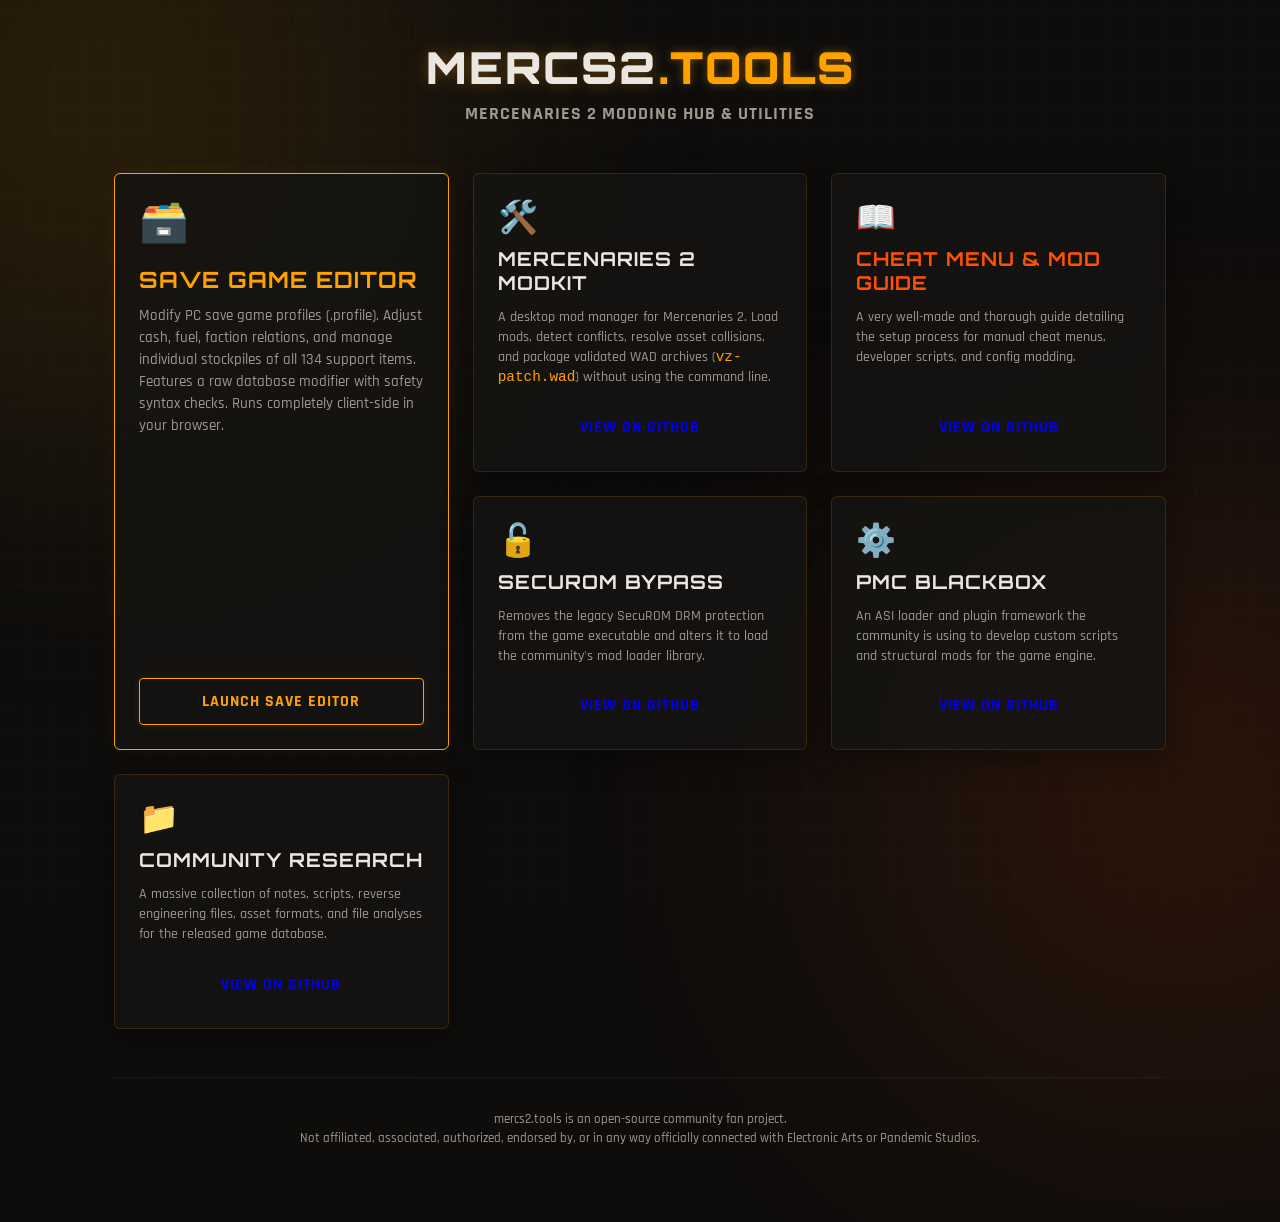
==== index.html @ 9c898736 "Add Mercenaries 2 Modkit card entry to the modding dashboard" ====
<!DOCTYPE html>
<html lang="en">
<head>
    <meta charset="UTF-8">
    <meta name="viewport" content="width=device-width, initial-scale=1.0">
    <title>Mercenaries 2 Modding Hub</title>
    <meta name="description" content="A collection of modding tools and resources for Mercenaries 2: World in Flames (2008). Access the PC save game editor, bypass patches, loaders, and research notes.">
    <link rel="stylesheet" href="index.css">
    <!-- Google Fonts -->
    <link rel="preconnect" href="https://fonts.googleapis.com">
    <link rel="preconnect" href="https://fonts.gstatic.com" crossorigin>
    <link href="https://fonts.googleapis.com/css2?family=Orbitron:wght@400;700;900&family=Rajdhani:wght@500;600;700&display=swap" rel="stylesheet">
</head>
<body>
    <div class="cyber-grid"></div>
    <div class="glow-effect top-left"></div>
    <div class="glow-effect bottom-right"></div>

    <div class="container" style="max-width: 1100px;">
        <!-- Header -->
        <header style="text-align: center; margin-bottom: 3rem;">
            <h1 id="app-title" style="font-size: 2.75rem; letter-spacing: 2px; margin: 0;">MERCS2<span class="highlight">.TOOLS</span></h1>
            <p class="subtitle" style="font-size: 1.1rem; letter-spacing: 1px; margin: 0.5rem 0 0 0;">MERCENARIES 2 MODDING HUB & UTILITIES</p>
        </header>

        <!-- Hub Cards Grid -->
        <div class="hub-grid" style="display: grid; grid-template-columns: repeat(auto-fit, minmax(320px, 1fr)); gap: 1.5rem; margin-bottom: 3rem;">
            
            <!-- Save Editor Card -->
            <div class="card" style="display: flex; flex-direction: column; justify-content: space-between; border-color: var(--primary); box-shadow: 0 0 20px rgba(255, 162, 0, 0.05); grid-row: span 2;">
                <div>
                    <div style="font-size: 2.5rem; margin-bottom: 1rem;">🗃️</div>
                    <h2 class="section-title" style="color: var(--primary); font-size: 1.4rem; border: none; padding: 0; margin-bottom: 0.75rem; font-family: 'Orbitron', sans-serif;">SAVE GAME EDITOR</h2>
                    <p style="font-size: 0.95rem; color: var(--text-muted); line-height: 1.45; margin-bottom: 1.5rem;">
                        Modify PC save game profiles (.profile). Adjust cash, fuel, faction relations, and manage individual stockpiles of all 134 support items. Features a raw database modifier with safety syntax checks. Runs completely client-side in your browser.
                    </p>
                </div>
                <a href="editor.html" class="btn btn-primary" style="text-decoration: none; text-align: center; display: block; padding: 0.75rem; font-weight: 700; letter-spacing: 1px;">LAUNCH SAVE EDITOR</a>
            </div>

            <!-- Modkit Card -->
            <div class="card" style="display: flex; flex-direction: column; justify-content: space-between;">
                <div>
                    <div style="font-size: 2rem; margin-bottom: 0.5rem;">🛠️</div>
                    <h2 class="section-title" style="font-size: 1.2rem; border: none; padding: 0; margin-bottom: 0.75rem; font-family: 'Orbitron', sans-serif;">MERCENARIES 2 MODKIT</h2>
                    <p style="font-size: 0.9rem; color: var(--text-muted); line-height: 1.4; margin-bottom: 1.25rem;">
                        A desktop mod manager for Mercenaries 2. Load mods, detect conflicts, resolve asset collisions, and package validated WAD archives (<code style="font-family: monospace; color: var(--primary);">vz-patch.wad</code>) without using the command line.
                    </p>
                </div>
                <a href="https://github.com/Mercenaries-Fan-Build/mercs2-modkit" target="_blank" class="btn" style="text-decoration: none; text-align: center; display: block; padding: 0.5rem;">VIEW ON GITHUB</a>
            </div>

            <!-- Ferdilanz Cheat Menu Guide -->
            <div class="card" style="display: flex; flex-direction: column; justify-content: space-between;">
                <div>
                    <div style="font-size: 2rem; margin-bottom: 0.5rem;">📖</div>
                    <h2 class="section-title" style="color: var(--accent); font-size: 1.2rem; border: none; padding: 0; margin-bottom: 0.75rem; font-family: 'Orbitron', sans-serif;">CHEAT MENU & MOD GUIDE</h2>
                    <p style="font-size: 0.9rem; color: var(--text-muted); line-height: 1.4; margin-bottom: 1.25rem;">
                        A very well-made and thorough guide detailing the setup process for manual cheat menus, developer scripts, and config modding.
                    </p>
                </div>
                <a href="https://github.com/Ferdilanz/Mercenaries2_NextGen-Manual-Cheat-Menu-Guide" target="_blank" class="btn" style="text-decoration: none; text-align: center; display: block; padding: 0.5rem;">VIEW ON GITHUB</a>
            </div>

            <!-- SecuROM Bypass -->
            <div class="card" style="display: flex; flex-direction: column; justify-content: space-between;">
                <div>
                    <div style="font-size: 2rem; margin-bottom: 0.5rem;">🔓</div>
                    <h2 class="section-title" style="font-size: 1.2rem; border: none; padding: 0; margin-bottom: 0.75rem; font-family: 'Orbitron', sans-serif;">SECUROM BYPASS</h2>
                    <p style="font-size: 0.9rem; color: var(--text-muted); line-height: 1.4; margin-bottom: 1.25rem;">
                        Removes the legacy SecuROM DRM protection from the game executable and alters it to load the community's mod loader library.
                    </p>
                </div>
                <a href="https://github.com/Mercenaries-Fan-Build/mercs2-securom-bypass" target="_blank" class="btn" style="text-decoration: none; text-align: center; display: block; padding: 0.5rem;">VIEW ON GITHUB</a>
            </div>

            <!-- PMC Blackbox -->
            <div class="card" style="display: flex; flex-direction: column; justify-content: space-between;">
                <div>
                    <div style="font-size: 2rem; margin-bottom: 0.5rem;">⚙️</div>
                    <h2 class="section-title" style="font-size: 1.2rem; border: none; padding: 0; margin-bottom: 0.75rem; font-family: 'Orbitron', sans-serif;">PMC BLACKBOX</h2>
                    <p style="font-size: 0.9rem; color: var(--text-muted); line-height: 1.4; margin-bottom: 1.25rem;">
                        An ASI loader and plugin framework the community is using to develop custom scripts and structural mods for the game engine.
                    </p>
                </div>
                <a href="https://github.com/Mercenaries-Fan-Build/pmc-blackbox" target="_blank" class="btn" style="text-decoration: none; text-align: center; display: block; padding: 0.5rem;">VIEW ON GITHUB</a>
            </div>

            <!-- Notes on Released Game -->
            <div class="card" style="display: flex; flex-direction: column; justify-content: space-between;">
                <div>
                    <div style="font-size: 2rem; margin-bottom: 0.5rem;">📁</div>
                    <h2 class="section-title" style="font-size: 1.2rem; border: none; padding: 0; margin-bottom: 0.75rem; font-family: 'Orbitron', sans-serif;">COMMUNITY RESEARCH</h2>
                    <p style="font-size: 0.9rem; color: var(--text-muted); line-height: 1.4; margin-bottom: 1.25rem;">
                        A massive collection of notes, scripts, reverse engineering files, asset formats, and file analyses for the released game database.
                    </p>
                </div>
                <a href="https://github.com/Mercenaries-Fan-Build/notes-on-the-released-game" target="_blank" class="btn" style="text-decoration: none; text-align: center; display: block; padding: 0.5rem;">VIEW ON GITHUB</a>
            </div>

        </div>

        <footer style="text-align: center; color: var(--text-muted); font-size: 0.8rem; border-top: 1px solid rgba(255, 255, 255, 0.05); padding-top: 2rem; margin-bottom: 2rem; line-height: 1.5;">
            mercs2.tools is an open-source community fan project.<br>
            Not affiliated, associated, authorized, endorsed by, or in any way officially connected with Electronic Arts or Pandemic Studios.
        </footer>
    </div>
</body>
</html>
---- index.css ----
/* Reset and Global Styles */
* {
    margin: 0;
    padding: 0;
    box-sizing: border-box;
}

:root {
    --bg-dark: #0e0d0c;
    --card-bg: rgba(22, 20, 18, 0.85);
    --border-color: rgba(255, 162, 0, 0.15);
    --border-glow: rgba(255, 162, 0, 0.35);
    
    --primary: #ffa200;
    --primary-glow: rgba(255, 162, 0, 0.4);
    --accent: #ff5100;
    --accent-glow: rgba(255, 81, 0, 0.4);
    --text-main: #ebe6df;
    --text-muted: #9e988e;
    
    --friendly: #39ff14;
    --friendly-bg: rgba(57, 255, 20, 0.15);
    --hostile: #ff3131;
    --hostile-bg: rgba(255, 49, 49, 0.15);
    --neutral: #ffaa00;
    --neutral-bg: rgba(255, 170, 0, 0.15);
    
    --transition: all 0.3s cubic-bezier(0.16, 1, 0.3, 1);
}

body {
    background-color: var(--bg-dark);
    color: var(--text-main);
    font-family: 'Rajdhani', sans-serif;
    font-weight: 500;
    min-height: 100vh;
    overflow-x: hidden;
    position: relative;
}

/* Background Grids and Glows */
.cyber-grid {
    position: fixed;
    top: 0;
    left: 0;
    width: 100vw;
    height: 100vh;
    background-image: 
        linear-gradient(rgba(255, 162, 0, 0.02) 1px, transparent 1px),
        linear-gradient(90deg, rgba(255, 162, 0, 0.02) 1px, transparent 1px);
    background-size: 30px 30px;
    background-position: center center;
    z-index: -3;
    pointer-events: none;
}

.glow-effect {
    position: fixed;
    width: 600px;
    height: 600px;
    border-radius: 50%;
    filter: blur(160px);
    opacity: 0.15;
    z-index: -2;
    pointer-events: none;
}

.glow-effect.top-left {
    top: -200px;
    left: -200px;
    background-color: var(--primary);
}

.glow-effect.bottom-right {
    bottom: -200px;
    right: -200px;
    background-color: var(--accent);
}

/* Layout Container */
.container {
    max-width: 1300px;
    margin: 0 auto;
    padding: 2.5rem 1.5rem;
}

header {
    text-align: center;
    margin-bottom: 2.5rem;
}

#app-title {
    font-family: 'Orbitron', sans-serif;
    font-size: 2.75rem;
    font-weight: 900;
    letter-spacing: 2px;
    margin-bottom: 0.25rem;
    text-shadow: 0 0 15px rgba(255, 162, 0, 0.3);
}

.highlight {
    color: var(--primary);
    text-shadow: 0 0 10px var(--primary-glow);
}

.subtitle {
    color: var(--text-muted);
    letter-spacing: 4px;
    font-size: 0.95rem;
    font-weight: 700;
    text-transform: uppercase;
}

/* Grid Layout */
.editor-grid {
    display: grid;
    grid-template-columns: 350px 1fr;
    gap: 1.5rem;
}

/* Card Styling (Glassmorphism) */
.card {
    background: var(--card-bg);
    border: 1px solid var(--border-color);
    border-radius: 6px;
    padding: 1.5rem;
    position: relative;
    backdrop-filter: blur(12px);
    -webkit-backdrop-filter: blur(12px);
    box-shadow: 0 8px 32px 0 rgba(0, 0, 0, 0.4);
    transition: var(--transition);
}

.card:hover {
    border-color: rgba(255, 162, 0, 0.25);
    box-shadow: 0 8px 32px 0 rgba(255, 162, 0, 0.05);
}

.section-title {
    font-family: 'Orbitron', sans-serif;
    font-size: 1.15rem;
    font-weight: 700;
    letter-spacing: 1px;
    margin-bottom: 1.25rem;
    border-left: 3px solid var(--primary);
    padding-left: 0.75rem;
    text-transform: uppercase;
}

/* Left Panel: Upload */
.left-panel {
    display: flex;
    flex-direction: column;
    gap: 1.5rem;
}

.upload-card {
    text-align: center;
    border-style: dashed;
    border-width: 2px;
    cursor: pointer;
    min-height: 250px;
    display: flex;
    flex-direction: column;
    justify-content: center;
    align-items: center;
}

.upload-card.dragover {
    border-color: var(--primary);
    background: rgba(255, 162, 0, 0.05);
    box-shadow: 0 0 20px rgba(255, 162, 0, 0.15);
}

.upload-icon {
    font-size: 3rem;
    margin-bottom: 1rem;
    opacity: 0.8;
    filter: drop-shadow(0 0 10px rgba(255, 162, 0, 0.3));
    transition: var(--transition);
}

.upload-card:hover .upload-icon {
    transform: scale(1.1);
    opacity: 1;
}

.upload-card h3 {
    font-family: 'Orbitron', sans-serif;
    font-size: 1.1rem;
    margin-bottom: 0.5rem;
}

.upload-card p {
    color: var(--text-muted);
    font-size: 0.9rem;
    line-height: 1.4;
    margin-bottom: 1.25rem;
    max-width: 80%;
}

.file-info {
    font-size: 0.85rem;
    color: var(--text-muted);
    word-break: break-all;
    border-top: 1px solid rgba(255, 255, 255, 0.05);
    width: 100%;
    padding-top: 0.75rem;
}

/* Metadata List */
.metadata-list {
    display: flex;
    flex-direction: column;
    gap: 0.9rem;
}

.meta-item {
    display: flex;
    justify-content: space-between;
    border-bottom: 1px solid rgba(255, 255, 255, 0.03);
    padding-bottom: 0.5rem;
}

.meta-item:last-child {
    border-bottom: none;
    padding-bottom: 0;
}

.meta-label {
    color: var(--text-muted);
    font-size: 0.9rem;
    text-transform: uppercase;
}

.meta-value {
    font-weight: 600;
}

/* Buttons */
.btn {
    font-family: 'Rajdhani', sans-serif;
    font-weight: 700;
    text-transform: uppercase;
    letter-spacing: 1px;
    border: 1px solid transparent;
    cursor: pointer;
    transition: var(--transition);
    border-radius: 4px;
}

.btn-primary {
    background: transparent;
    color: var(--primary);
    border-color: var(--primary);
    box-shadow: 0 0 10px rgba(255, 162, 0, 0.1);
}

.btn-primary:hover {
    background: var(--primary);
    color: var(--bg-dark);
    box-shadow: 0 0 15px var(--primary-glow);
}

.btn-accent {
    background: var(--accent);
    color: #fff;
    box-shadow: 0 0 15px var(--accent-glow);
    font-family: 'Orbitron', sans-serif;
}

.btn-accent:hover {
    background: transparent;
    color: var(--accent);
    border-color: var(--accent);
    box-shadow: 0 0 20px var(--accent-glow);
}

.btn-upload {
    padding: 0.6rem 1.5rem;
    font-size: 0.9rem;
}

.btn-large {
    width: 100%;
    padding: 1.1rem;
    font-size: 1.2rem;
    font-weight: 900;
}

.btn-xs {
    padding: 0.25rem 0.6rem;
    font-size: 0.75rem;
    background: rgba(255, 255, 255, 0.04);
    border: 1px solid rgba(255, 255, 255, 0.1);
    color: var(--text-main);
}

.btn-xs:hover {
    border-color: var(--primary);
    color: var(--primary);
}

.btn-highlight {
    border-color: var(--primary);
    color: var(--primary);
    background: rgba(255, 162, 0, 0.05);
}

.btn-hostile {
    border-color: var(--hostile);
    color: var(--hostile);
}
.btn-hostile:hover {
    background: var(--hostile);
    color: white;
}

.btn-friendly {
    border-color: var(--friendly);
    color: var(--friendly);
}
.btn-friendly:hover {
    background: var(--friendly);
    color: var(--bg-dark);
}

/* Empty State */
.empty-state-message {
    min-height: 400px;
    display: flex;
    flex-direction: column;
    justify-content: center;
    align-items: center;
    border: 1px solid rgba(255, 255, 255, 0.05);
    background: rgba(18, 18, 30, 0.2);
    border-radius: 6px;
    color: var(--text-muted);
}

.empty-state-message h2 {
    font-family: 'Orbitron', sans-serif;
    font-size: 1.4rem;
    letter-spacing: 2px;
    margin-bottom: 0.5rem;
}

/* Right Panel: Editors */
.right-panel {
    display: flex;
    flex-direction: column;
    gap: 1.5rem;
}

.editor-controls {
    display: flex;
    flex-direction: column;
    gap: 1.5rem;
}

/* Character selector styles */
.char-grid {
    display: grid;
    grid-template-columns: repeat(3, 1fr);
    gap: 1rem;
}

.char-option {
    border: 1px solid rgba(255, 255, 255, 0.08);
    background: rgba(255, 255, 255, 0.02);
    border-radius: 5px;
    padding: 1rem;
    cursor: pointer;
    display: flex;
    flex-direction: column;
    align-items: center;
    text-align: center;
    transition: var(--transition);
}

.char-option:hover {
    border-color: var(--primary-glow);
    background: rgba(255, 162, 0, 0.02);
}

.char-option.selected {
    border-color: var(--primary);
    background: rgba(255, 162, 0, 0.06);
    box-shadow: 0 0 15px rgba(255, 162, 0, 0.1);
}

.char-avatar {
    width: 64px;
    height: 64px;
    border-radius: 50%;
    margin-bottom: 0.75rem;
    background-size: cover;
    background-position: center;
    border: 2px solid rgba(255, 255, 255, 0.1);
    box-shadow: 0 4px 10px rgba(0, 0, 0, 0.3);
    transition: var(--transition);
}

.char-option.selected .char-avatar {
    border-color: var(--primary);
    box-shadow: 0 0 10px var(--primary-glow);
}

/* Character avatars (Stylized using icons since we don't have images) */
.char-avatar::before {
    font-size: 2.25rem;
    line-height: 60px;
    display: block;
}

.mattias-avatar::before { content: "🇸🇪"; }
.chris-avatar::before { content: "🇺🇸"; }
.jennifer-avatar::before { content: "🇭🇰"; }

.char-details h3 {
    font-size: 0.95rem;
    font-family: 'Orbitron', sans-serif;
    margin-bottom: 0.25rem;
    letter-spacing: 0.5px;
}

.char-details p {
    font-size: 0.75rem;
    color: var(--text-muted);
    line-height: 1.3;
}

/* Resources */
.input-group {
    border: 1px solid rgba(255, 255, 255, 0.05);
    background: rgba(0, 0, 0, 0.2);
    padding: 1rem;
    border-radius: 4px;
}

.input-header {
    display: flex;
    justify-content: space-between;
    align-items: center;
    margin-bottom: 0.75rem;
}

.input-header label {
    font-family: 'Orbitron', sans-serif;
    font-size: 0.9rem;
    font-weight: 700;
    letter-spacing: 1px;
}

.cash-display, .fuel-display {
    font-family: 'Orbitron', sans-serif;
    font-weight: 900;
    font-size: 1.15rem;
}

.slider-container {
    display: flex;
    align-items: center;
    gap: 1rem;
}

.input-num {
    width: 140px;
    background: #000;
    border: 1px solid var(--border-color);
    color: #fff;
    font-family: 'Orbitron', sans-serif;
    font-size: 0.95rem;
    font-weight: 700;
    padding: 0.4rem 0.6rem;
    border-radius: 3px;
    text-align: right;
}

.input-num:focus {
    outline: none;
    border-color: var(--primary);
    box-shadow: 0 0 8px var(--primary-glow);
}

.slider {
    flex: 1;
    -webkit-appearance: none;
    height: 6px;
    border-radius: 3px;
    background: #111;
    outline: none;
}

.slider::-webkit-slider-thumb {
    -webkit-appearance: none;
    appearance: none;
    width: 16px;
    height: 16px;
    border-radius: 50%;
    background: var(--primary);
    cursor: pointer;
    box-shadow: 0 0 8px var(--primary);
    transition: var(--transition);
}

.slider::-webkit-slider-thumb:hover {
    transform: scale(1.25);
}

.quick-buttons {
    display: flex;
    gap: 0.4rem;
    margin-top: 0.75rem;
}

.mt-2 { margin-top: 1.25rem; }
.mt-1 { margin-top: 0.75rem; }

/* Factions List */
.faction-list {
    display: flex;
    flex-direction: column;
    gap: 0.75rem;
}

.faction-item {
    display: grid;
    grid-template-columns: 200px 1fr;
    align-items: center;
    border: 1px solid rgba(255, 255, 255, 0.04);
    background: rgba(0, 0, 0, 0.15);
    padding: 0.75rem 1rem;
    border-radius: 4px;
}

.faction-meta {
    display: flex;
    align-items: center;
    gap: 0.75rem;
}

.faction-logo {
    font-size: 1.5rem;
}

.faction-info h3 {
    font-size: 0.9rem;
    font-weight: 700;
}

.faction-info p {
    font-size: 0.7rem;
    color: var(--text-muted);
}

.faction-control {
    display: flex;
    align-items: center;
    gap: 1rem;
}

.faction-slider {
    flex: 1;
    -webkit-appearance: none;
    height: 4px;
    border-radius: 2px;
    background: #222;
    outline: none;
}

.faction-slider::-webkit-slider-thumb {
    -webkit-appearance: none;
    appearance: none;
    width: 12px;
    height: 12px;
    border-radius: 50%;
    background: #fff;
    cursor: pointer;
    transition: var(--transition);
}

.faction-slider::-webkit-slider-thumb:hover {
    transform: scale(1.3);
}

.mood-badge {
    font-size: 0.75rem;
    font-weight: 700;
    text-transform: uppercase;
    padding: 0.25rem 0.5rem;
    border-radius: 3px;
    width: 100px;
    text-align: center;
}

.mood-friendly {
    background: var(--friendly-bg);
    color: var(--friendly);
    border: 1px solid rgba(57, 255, 20, 0.3);
}

.mood-neutral {
    background: var(--neutral-bg);
    color: var(--neutral);
    border: 1px solid rgba(255, 170, 0, 0.3);
}

.mood-hostile {
    background: var(--hostile-bg);
    color: var(--hostile);
    border: 1px solid rgba(255, 49, 49, 0.3);
}

/* Action Bar */
.action-bar {
    margin-top: 0.5rem;
}

/* Helper utilities */
.hidden {
    display: none !important;
}

/* Media Queries */
@media (max-width: 1000px) {
    .editor-grid {
        grid-template-columns: 1fr;
    }
}

/* Modals Overlay */
.modal {
    position: fixed;
    top: 0;
    left: 0;
    width: 100vw;
    height: 100vh;
    background: rgba(0, 0, 0, 0.85);
    display: flex;
    justify-content: center;
    align-items: center;
    z-index: 100;
    backdrop-filter: blur(8px);
    -webkit-backdrop-filter: blur(8px);
}

.modal-content {
    max-width: 650px;
    width: 90%;
    max-height: 85vh;
    display: flex;
    flex-direction: column;
    box-shadow: 0 10px 40px rgba(255, 162, 0, 0.1);
    animation: fadeInModal 0.2s cubic-bezier(0.16, 1, 0.3, 1);
}

@keyframes fadeInModal {
    from { opacity: 0; transform: scale(0.95); }
    to { opacity: 1; transform: scale(1); }
}

.modal-header {
    display: flex;
    justify-content: space-between;
    align-items: flex-start;
    margin-bottom: 0.5rem;
}

.btn-close {
    background: transparent;
    border: none;
    color: var(--text-muted);
    font-size: 2rem;
    cursor: pointer;
    line-height: 0.8;
    transition: var(--transition);
}

.btn-close:hover {
    color: var(--accent);
    text-shadow: 0 0 10px var(--accent-glow);
}

/* Scrollable grid of items inside modal */
.depot-grid {
    flex: 1;
    overflow-y: auto;
    display: grid;
    grid-template-columns: repeat(2, 1fr);
    gap: 0.75rem;
    padding-right: 0.5rem;
    margin-bottom: 1rem;
    max-height: 45vh;
}

/* Custom scrollbar for depot-grid */
.depot-grid::-webkit-scrollbar {
    width: 6px;
}
.depot-grid::-webkit-scrollbar-track {
    background: rgba(255, 255, 255, 0.02);
}
.depot-grid::-webkit-scrollbar-thumb {
    background: var(--border-glow);
    border-radius: 3px;
}

.depot-item {
    display: flex;
    justify-content: space-between;
    align-items: center;
    background: rgba(255, 255, 255, 0.02);
    border: 1px solid rgba(255, 255, 255, 0.05);
    padding: 0.5rem 0.75rem;
    border-radius: 4px;
}

.depot-item:hover {
    border-color: rgba(255, 162, 0, 0.15);
}

.depot-item-name {
    font-size: 0.85rem;
    font-weight: 600;
    color: var(--text-main);
    word-break: break-all;
    max-width: 65%;
    text-transform: uppercase;
}

.depot-item-input {
    width: 65px;
    padding: 0.25rem 0.4rem;
    font-size: 0.8rem;
}
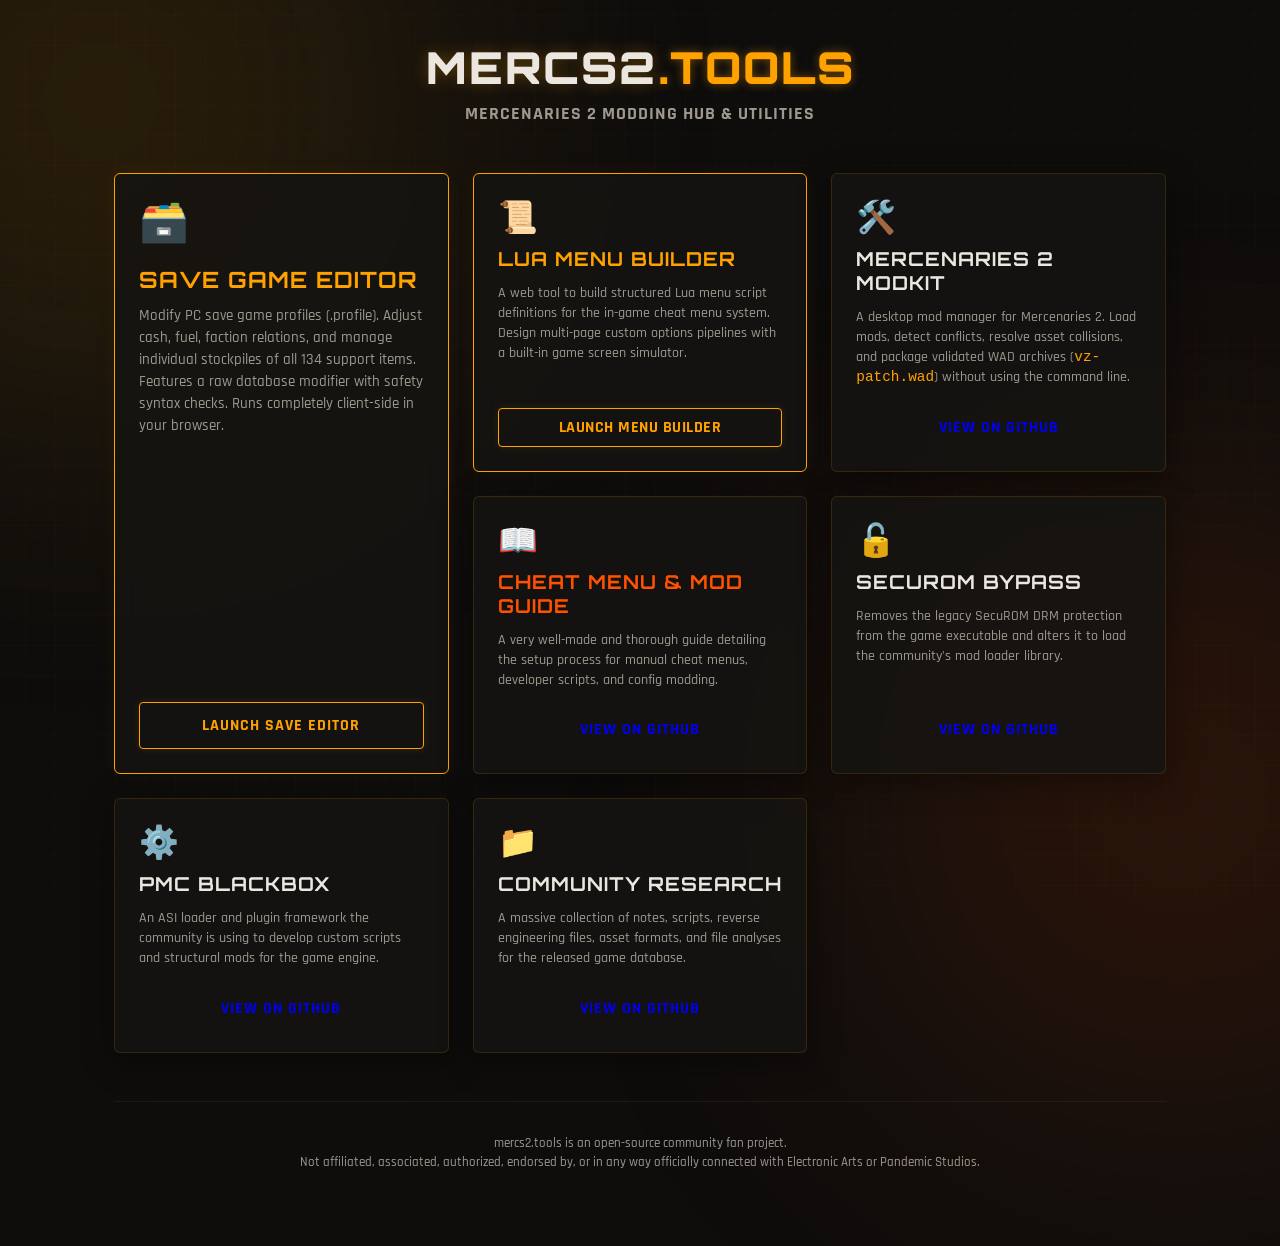
==== commit 5ca41ad9: "Add Lua Menu Builder web tool to dashboard and project" ====
--- a/index.html
+++ b/index.html
@@ -36,6 +36,18 @@
                     </p>
                 </div>
                 <a href="editor.html" class="btn btn-primary" style="text-decoration: none; text-align: center; display: block; padding: 0.75rem; font-weight: 700; letter-spacing: 1px;">LAUNCH SAVE EDITOR</a>
+            </div>
+
+            <!-- Lua Menu Builder Card -->
+            <div class="card" style="display: flex; flex-direction: column; justify-content: space-between; border-color: var(--primary); box-shadow: 0 0 20px rgba(255, 162, 0, 0.05);">
+                <div>
+                    <div style="font-size: 2rem; margin-bottom: 0.5rem;">📜</div>
+                    <h2 class="section-title" style="color: var(--primary); font-size: 1.2rem; border: none; padding: 0; margin-bottom: 0.75rem; font-family: 'Orbitron', sans-serif;">LUA MENU BUILDER</h2>
+                    <p style="font-size: 0.9rem; color: var(--text-muted); line-height: 1.4; margin-bottom: 1.25rem;">
+                        A web tool to build structured Lua menu script definitions for the in-game cheat menu system. Design multi-page custom options pipelines with a built-in game screen simulator.
+                    </p>
+                </div>
+                <a href="menu_builder.html" class="btn btn-primary" style="text-decoration: none; text-align: center; display: block; padding: 0.5rem; font-weight: 700; letter-spacing: 0.5px;">LAUNCH MENU BUILDER</a>
             </div>
 
             <!-- Modkit Card -->
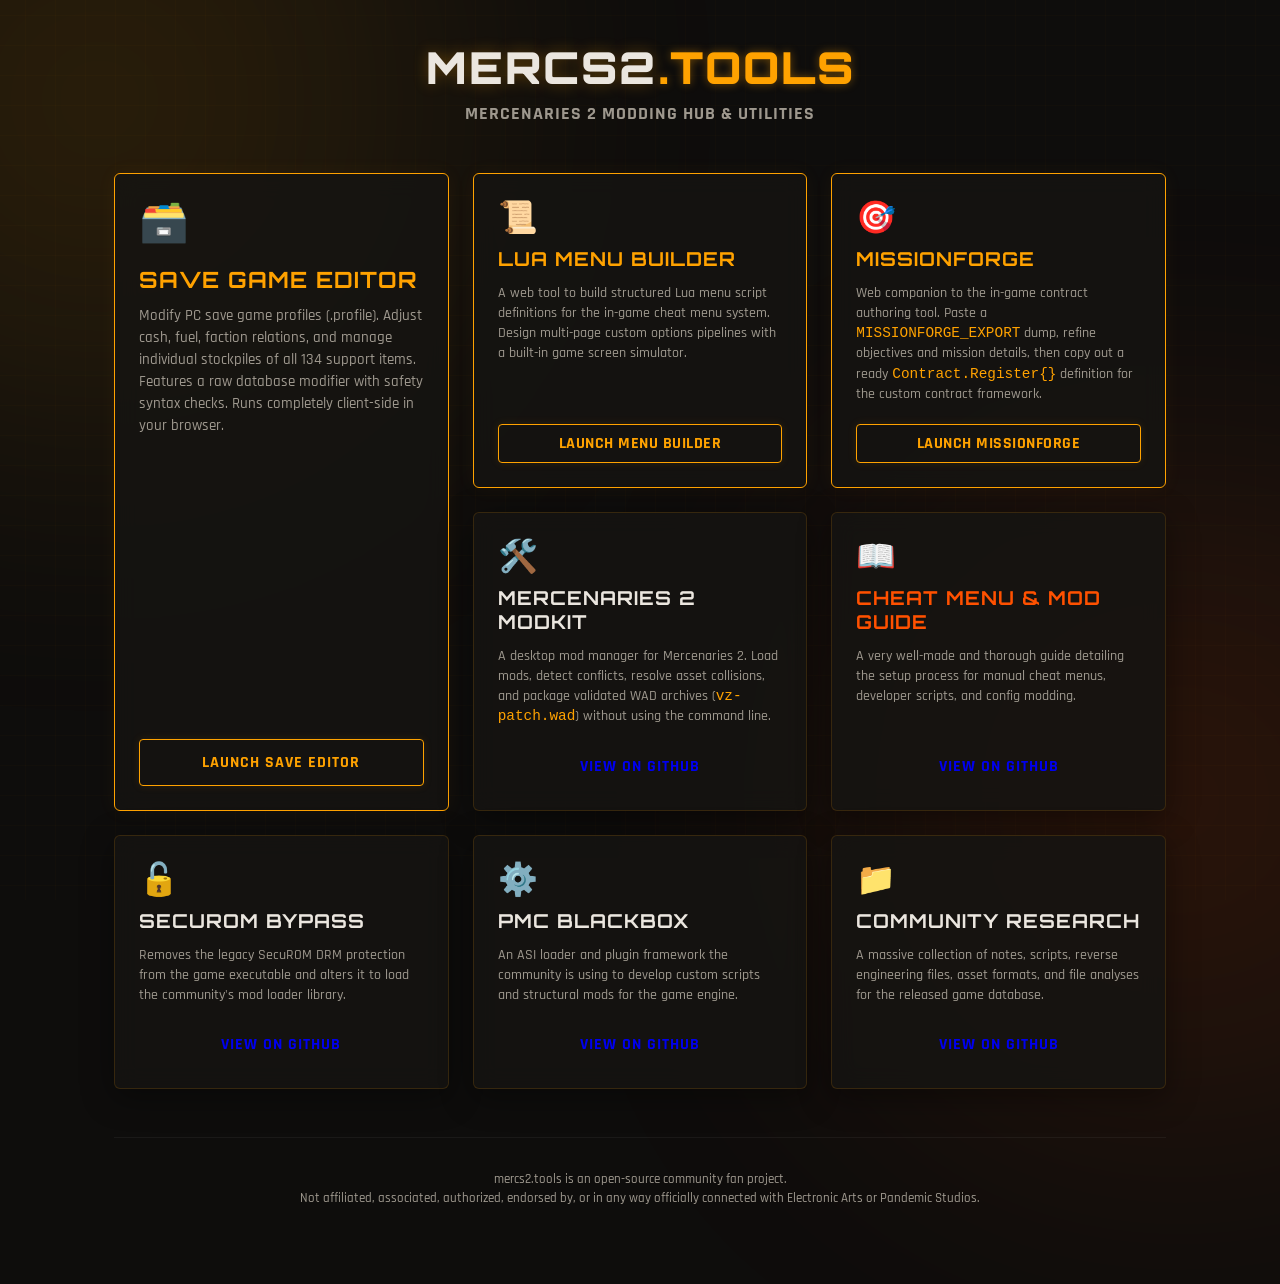
==== commit 7c819c8e: "Add MissionForge web tool to the modding dashboard Copy the self-contained MissionForge editor (past" ====
--- a/index.html
+++ b/index.html
@@ -48,6 +48,18 @@
                     </p>
                 </div>
                 <a href="menu_builder.html" class="btn btn-primary" style="text-decoration: none; text-align: center; display: block; padding: 0.5rem; font-weight: 700; letter-spacing: 0.5px;">LAUNCH MENU BUILDER</a>
+            </div>
+
+            <!-- MissionForge Card -->
+            <div class="card" style="display: flex; flex-direction: column; justify-content: space-between; border-color: var(--primary); box-shadow: 0 0 20px rgba(255, 162, 0, 0.05);">
+                <div>
+                    <div style="font-size: 2rem; margin-bottom: 0.5rem;">🎯</div>
+                    <h2 class="section-title" style="color: var(--primary); font-size: 1.2rem; border: none; padding: 0; margin-bottom: 0.75rem; font-family: 'Orbitron', sans-serif;">MISSIONFORGE</h2>
+                    <p style="font-size: 0.9rem; color: var(--text-muted); line-height: 1.4; margin-bottom: 1.25rem;">
+                        Web companion to the in-game contract authoring tool. Paste a <code style="font-family: monospace; color: var(--primary);">MISSIONFORGE_EXPORT</code> dump, refine objectives and mission details, then copy out a ready <code style="font-family: monospace; color: var(--primary);">Contract.Register{}</code> definition for the custom contract framework.
+                    </p>
+                </div>
+                <a href="missionforge.html" class="btn btn-primary" style="text-decoration: none; text-align: center; display: block; padding: 0.5rem; font-weight: 700; letter-spacing: 0.5px;">LAUNCH MISSIONFORGE</a>
             </div>
 
             <!-- Modkit Card -->
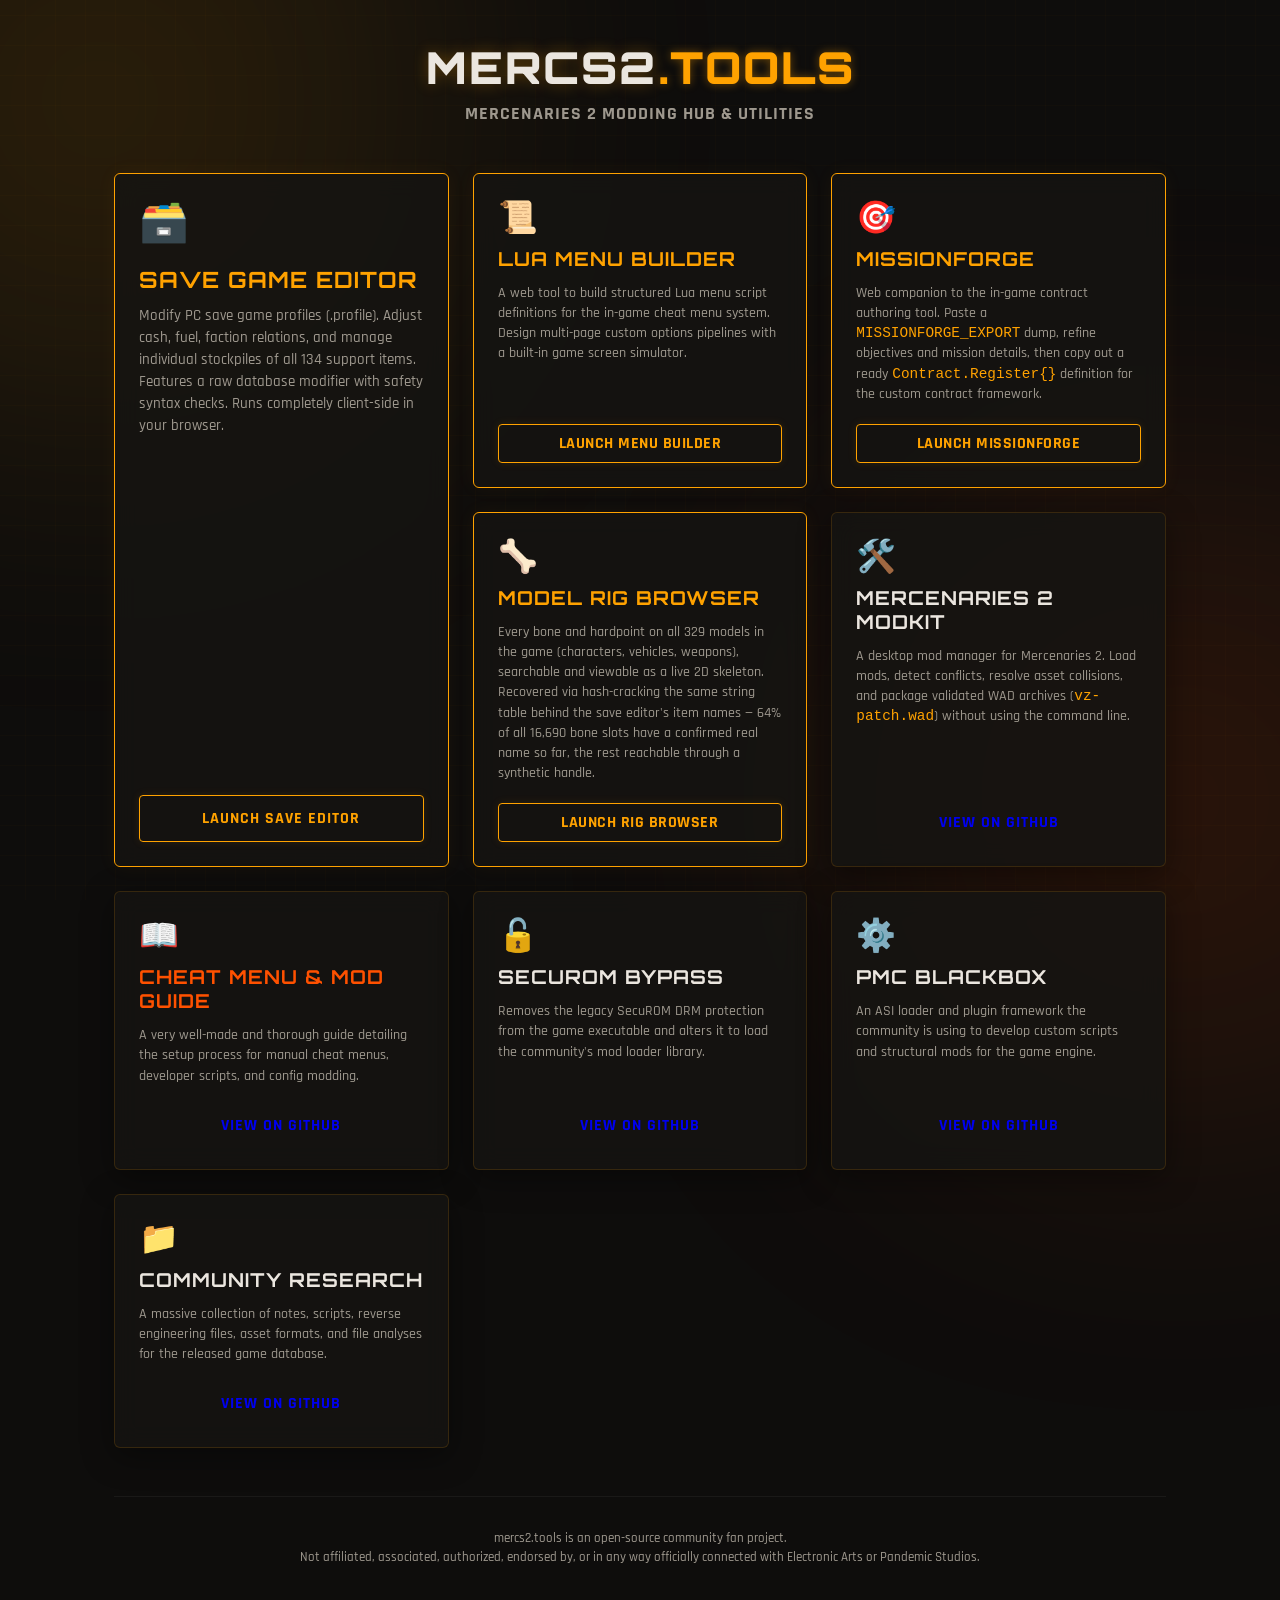
==== commit e2a57e28: "Add Model Rig Browser tool to the modding dashboard Interactive browser for every recovered bone/har" ====
--- a/index.html
+++ b/index.html
@@ -60,6 +60,18 @@
                     </p>
                 </div>
                 <a href="missionforge.html" class="btn btn-primary" style="text-decoration: none; text-align: center; display: block; padding: 0.5rem; font-weight: 700; letter-spacing: 0.5px;">LAUNCH MISSIONFORGE</a>
+            </div>
+
+            <!-- Model Rig Browser Card -->
+            <div class="card" style="display: flex; flex-direction: column; justify-content: space-between; border-color: var(--primary); box-shadow: 0 0 20px rgba(255, 162, 0, 0.05);">
+                <div>
+                    <div style="font-size: 2rem; margin-bottom: 0.5rem;">🦴</div>
+                    <h2 class="section-title" style="color: var(--primary); font-size: 1.2rem; border: none; padding: 0; margin-bottom: 0.75rem; font-family: 'Orbitron', sans-serif;">MODEL RIG BROWSER</h2>
+                    <p style="font-size: 0.9rem; color: var(--text-muted); line-height: 1.4; margin-bottom: 1.25rem;">
+                        Every bone and hardpoint on all 329 models in the game (characters, vehicles, weapons), searchable and viewable as a live 2D skeleton. Recovered via hash-cracking the same string table behind the save editor's item names &mdash; 64% of all 16,690 bone slots have a confirmed real name so far, the rest reachable through a synthetic handle.
+                    </p>
+                </div>
+                <a href="model_rig_browser.html" class="btn btn-primary" style="text-decoration: none; text-align: center; display: block; padding: 0.5rem; font-weight: 700; letter-spacing: 0.5px;">LAUNCH RIG BROWSER</a>
             </div>
 
             <!-- Modkit Card -->
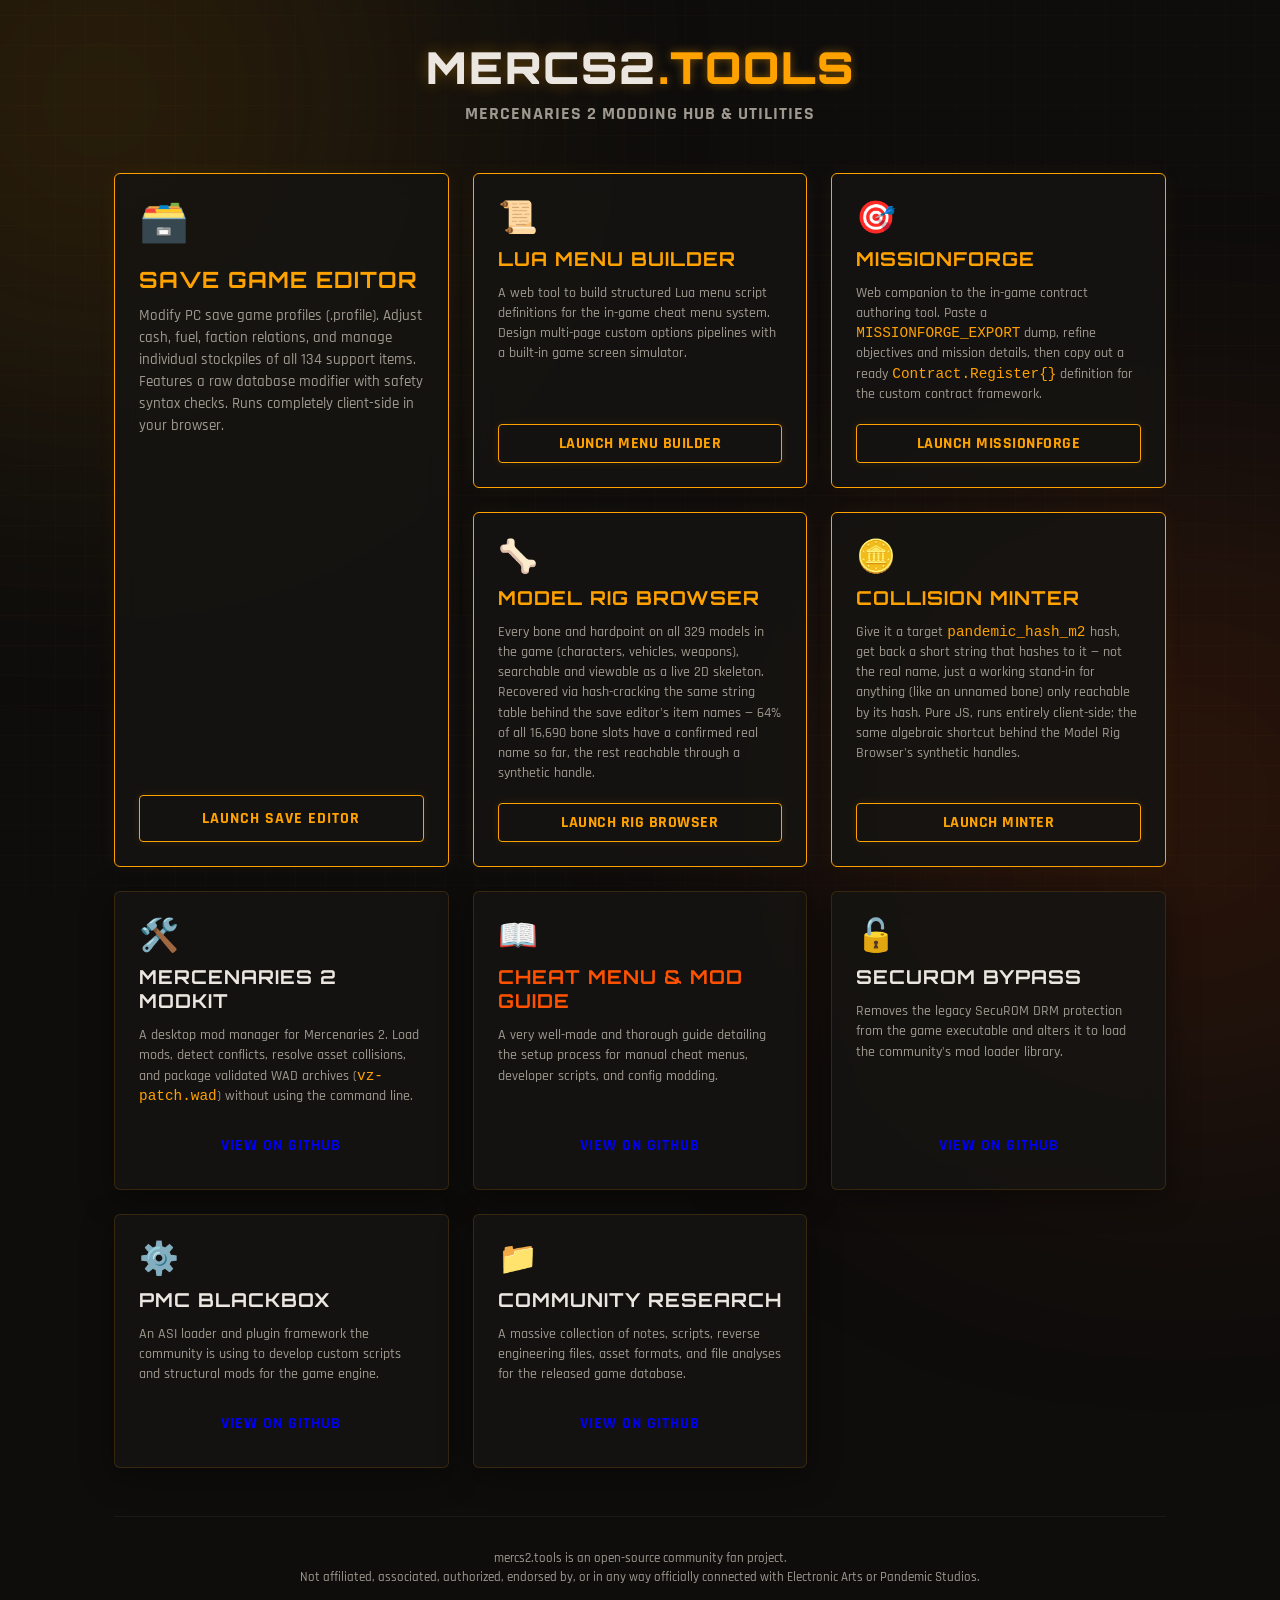
==== commit ab8963a2: "Add Collision Minter tool to the modding dashboard Given a target pandemic_hash_m2 hash, mints a sho" ====
--- a/index.html
+++ b/index.html
@@ -74,6 +74,18 @@
                 <a href="model_rig_browser.html" class="btn btn-primary" style="text-decoration: none; text-align: center; display: block; padding: 0.5rem; font-weight: 700; letter-spacing: 0.5px;">LAUNCH RIG BROWSER</a>
             </div>
 
+            <!-- Collision Minter Card -->
+            <div class="card" style="display: flex; flex-direction: column; justify-content: space-between; border-color: var(--primary); box-shadow: 0 0 20px rgba(255, 162, 0, 0.05);">
+                <div>
+                    <div style="font-size: 2rem; margin-bottom: 0.5rem;">🪙</div>
+                    <h2 class="section-title" style="color: var(--primary); font-size: 1.2rem; border: none; padding: 0; margin-bottom: 0.75rem; font-family: 'Orbitron', sans-serif;">COLLISION MINTER</h2>
+                    <p style="font-size: 0.9rem; color: var(--text-muted); line-height: 1.4; margin-bottom: 1.25rem;">
+                        Give it a target <code style="font-family: monospace; color: var(--primary);">pandemic_hash_m2</code> hash, get back a short string that hashes to it &mdash; not the real name, just a working stand-in for anything (like an unnamed bone) only reachable by its hash. Pure JS, runs entirely client-side; the same algebraic shortcut behind the Model Rig Browser's synthetic handles.
+                    </p>
+                </div>
+                <a href="minter.html" class="btn btn-primary" style="text-decoration: none; text-align: center; display: block; padding: 0.5rem; font-weight: 700; letter-spacing: 0.5px;">LAUNCH MINTER</a>
+            </div>
+
             <!-- Modkit Card -->
             <div class="card" style="display: flex; flex-direction: column; justify-content: space-between;">
                 <div>
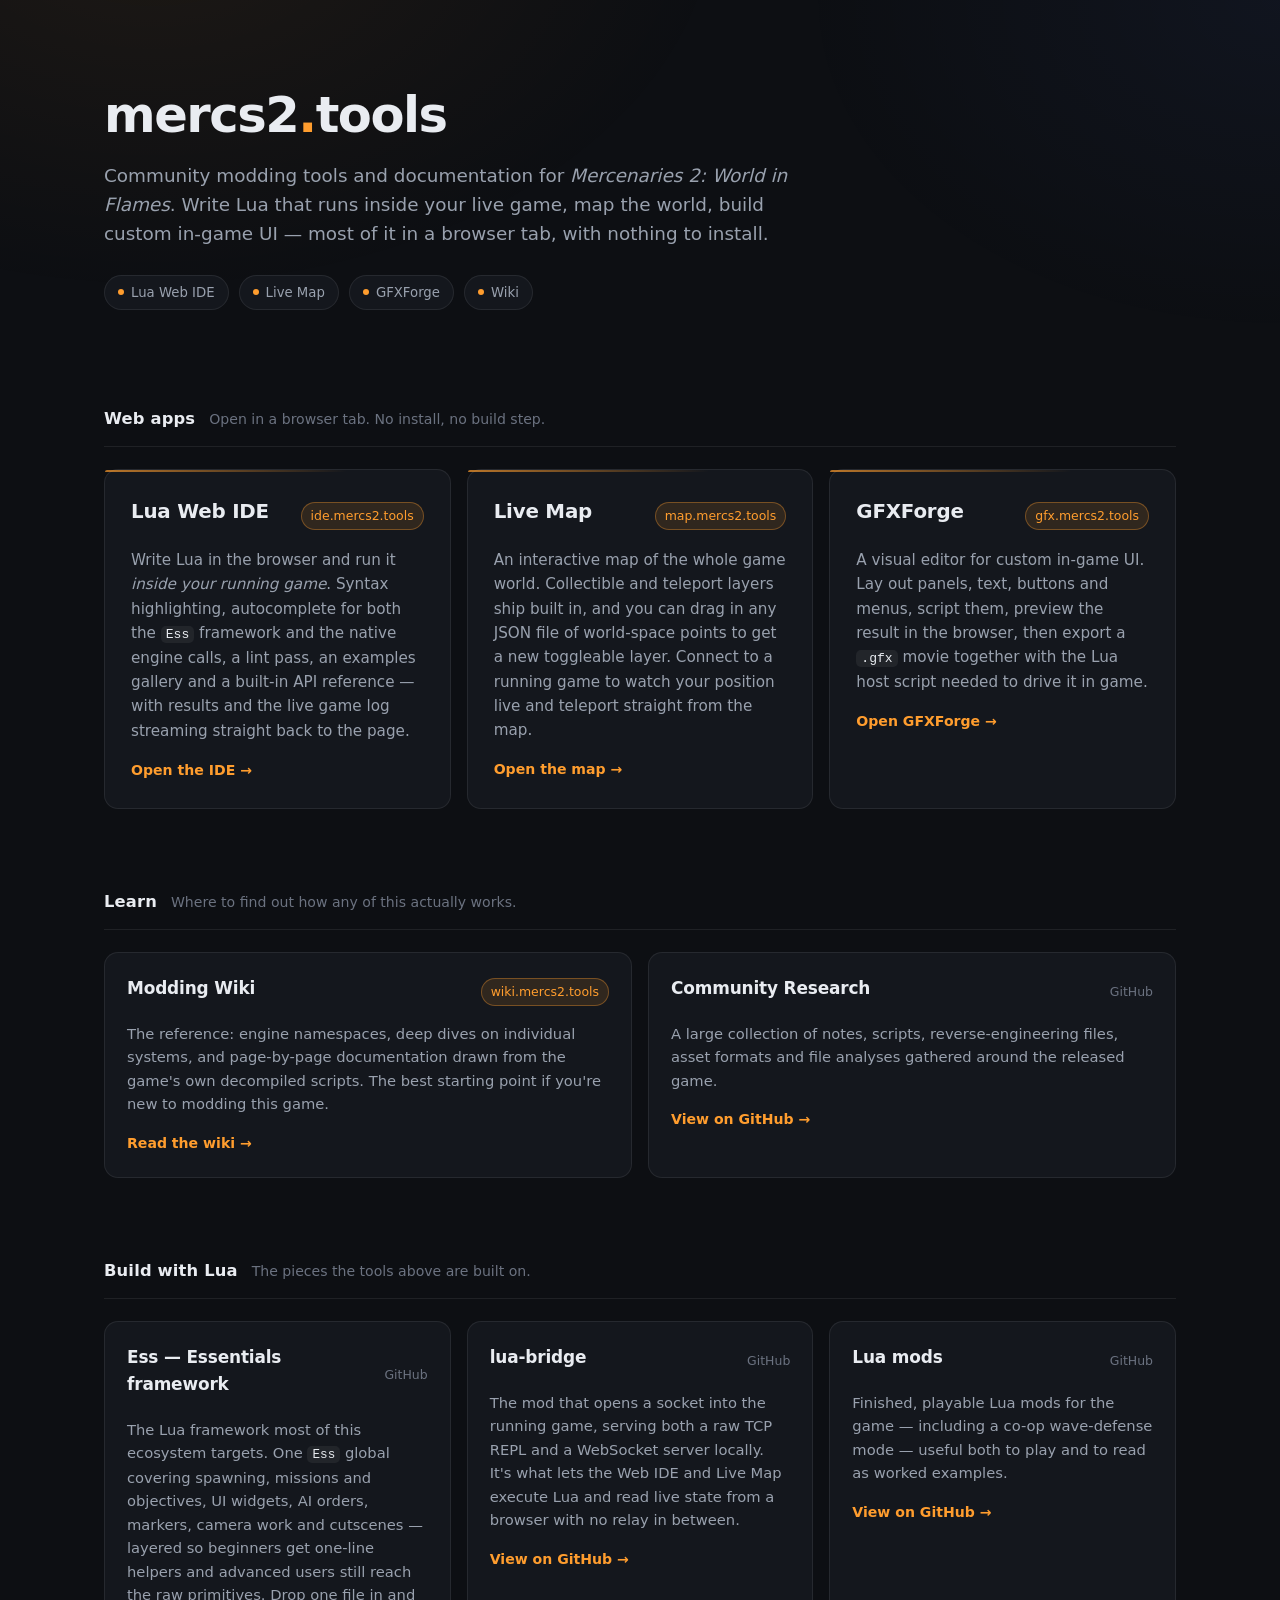
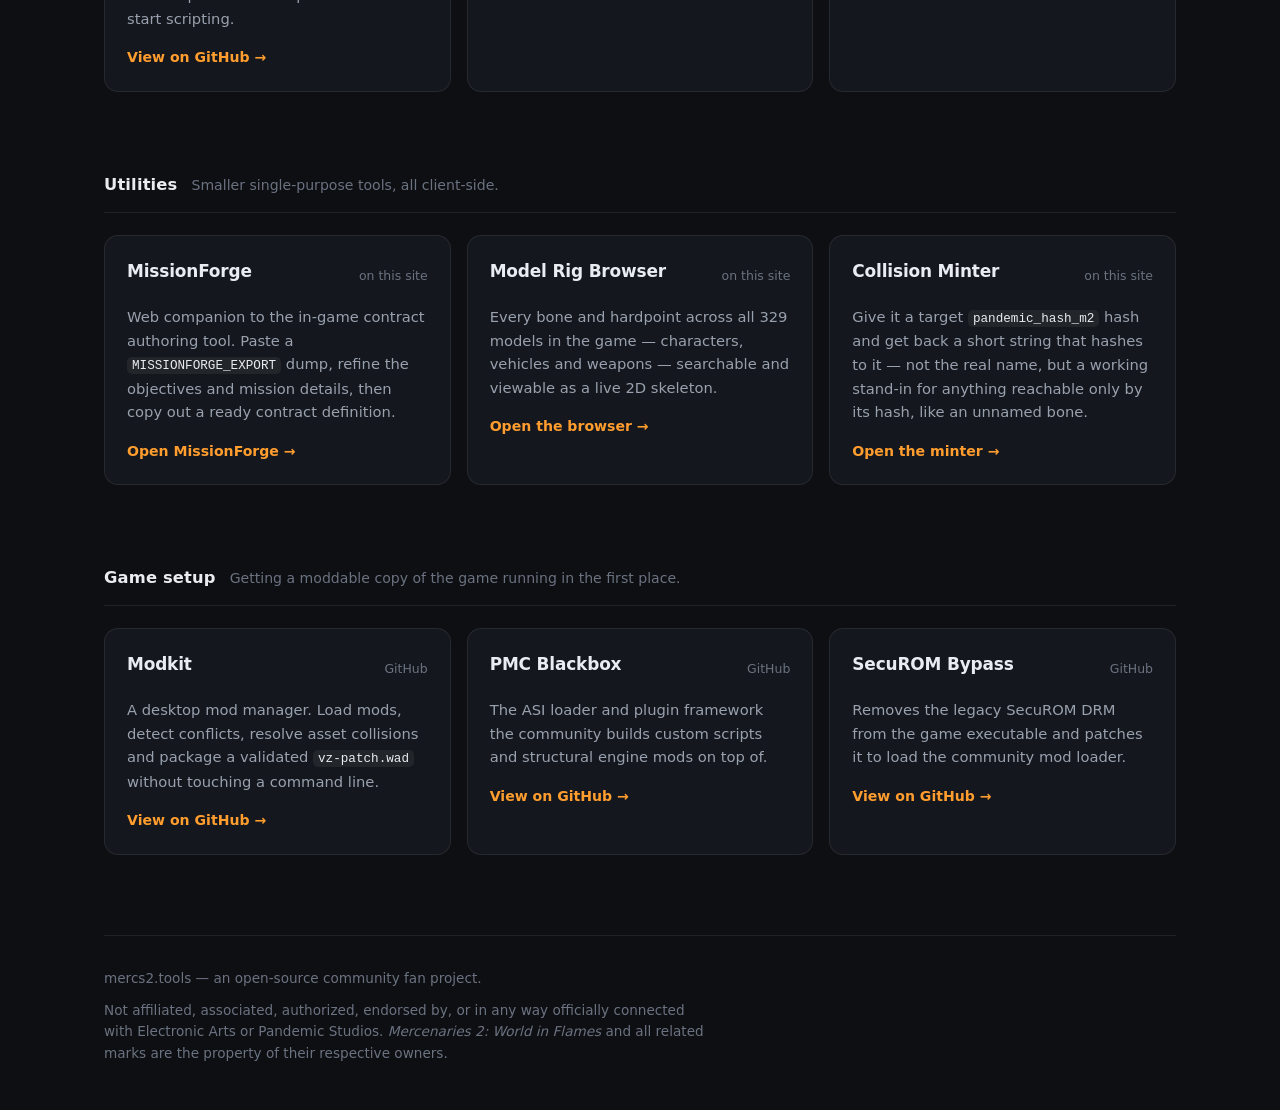
==== commit a1f57485: "Redesign the homepage around the current ecosystem The index was a flat grid of ten identical cards " ====
--- a/index.html
+++ b/index.html
@@ -3,155 +3,277 @@
 <head>
     <meta charset="UTF-8">
     <meta name="viewport" content="width=device-width, initial-scale=1.0">
-    <title>Mercenaries 2 Modding Hub</title>
-    <meta name="description" content="A collection of modding tools and resources for Mercenaries 2: World in Flames (2008). Access the PC save game editor, bypass patches, loaders, and research notes.">
-    <link rel="stylesheet" href="index.css">
-    <!-- Google Fonts -->
-    <link rel="preconnect" href="https://fonts.googleapis.com">
-    <link rel="preconnect" href="https://fonts.gstatic.com" crossorigin>
-    <link href="https://fonts.googleapis.com/css2?family=Orbitron:wght@400;700;900&family=Rajdhani:wght@500;600;700&display=swap" rel="stylesheet">
+    <title>mercs2.tools &mdash; Mercenaries 2 modding</title>
+    <meta name="description" content="Modding tools and documentation for Mercenaries 2: World in Flames — a browser Lua IDE that runs code in your live game, an interactive world map, a custom-UI editor, the Ess Lua framework, and the community wiki.">
+    <link rel="stylesheet" href="home.css">
 </head>
 <body>
-    <div class="cyber-grid"></div>
-    <div class="glow-effect top-left"></div>
-    <div class="glow-effect bottom-right"></div>
-
-    <div class="container" style="max-width: 1100px;">
-        <!-- Header -->
-        <header style="text-align: center; margin-bottom: 3rem;">
-            <h1 id="app-title" style="font-size: 2.75rem; letter-spacing: 2px; margin: 0;">MERCS2<span class="highlight">.TOOLS</span></h1>
-            <p class="subtitle" style="font-size: 1.1rem; letter-spacing: 1px; margin: 0.5rem 0 0 0;">MERCENARIES 2 MODDING HUB & UTILITIES</p>
-        </header>
-
-        <!-- Hub Cards Grid -->
-        <div class="hub-grid" style="display: grid; grid-template-columns: repeat(auto-fit, minmax(320px, 1fr)); gap: 1.5rem; margin-bottom: 3rem;">
-            
-            <!-- Save Editor Card -->
-            <div class="card" style="display: flex; flex-direction: column; justify-content: space-between; border-color: var(--primary); box-shadow: 0 0 20px rgba(255, 162, 0, 0.05); grid-row: span 2;">
-                <div>
-                    <div style="font-size: 2.5rem; margin-bottom: 1rem;">🗃️</div>
-                    <h2 class="section-title" style="color: var(--primary); font-size: 1.4rem; border: none; padding: 0; margin-bottom: 0.75rem; font-family: 'Orbitron', sans-serif;">SAVE GAME EDITOR</h2>
-                    <p style="font-size: 0.95rem; color: var(--text-muted); line-height: 1.45; margin-bottom: 1.5rem;">
-                        Modify PC save game profiles (.profile). Adjust cash, fuel, faction relations, and manage individual stockpiles of all 134 support items. Features a raw database modifier with safety syntax checks. Runs completely client-side in your browser.
-                    </p>
-                </div>
-                <a href="editor.html" class="btn btn-primary" style="text-decoration: none; text-align: center; display: block; padding: 0.75rem; font-weight: 700; letter-spacing: 1px;">LAUNCH SAVE EDITOR</a>
-            </div>
-
-            <!-- Lua Menu Builder Card -->
-            <div class="card" style="display: flex; flex-direction: column; justify-content: space-between; border-color: var(--primary); box-shadow: 0 0 20px rgba(255, 162, 0, 0.05);">
-                <div>
-                    <div style="font-size: 2rem; margin-bottom: 0.5rem;">📜</div>
-                    <h2 class="section-title" style="color: var(--primary); font-size: 1.2rem; border: none; padding: 0; margin-bottom: 0.75rem; font-family: 'Orbitron', sans-serif;">LUA MENU BUILDER</h2>
-                    <p style="font-size: 0.9rem; color: var(--text-muted); line-height: 1.4; margin-bottom: 1.25rem;">
-                        A web tool to build structured Lua menu script definitions for the in-game cheat menu system. Design multi-page custom options pipelines with a built-in game screen simulator.
-                    </p>
-                </div>
-                <a href="menu_builder.html" class="btn btn-primary" style="text-decoration: none; text-align: center; display: block; padding: 0.5rem; font-weight: 700; letter-spacing: 0.5px;">LAUNCH MENU BUILDER</a>
-            </div>
-
-            <!-- MissionForge Card -->
-            <div class="card" style="display: flex; flex-direction: column; justify-content: space-between; border-color: var(--primary); box-shadow: 0 0 20px rgba(255, 162, 0, 0.05);">
-                <div>
-                    <div style="font-size: 2rem; margin-bottom: 0.5rem;">🎯</div>
-                    <h2 class="section-title" style="color: var(--primary); font-size: 1.2rem; border: none; padding: 0; margin-bottom: 0.75rem; font-family: 'Orbitron', sans-serif;">MISSIONFORGE</h2>
-                    <p style="font-size: 0.9rem; color: var(--text-muted); line-height: 1.4; margin-bottom: 1.25rem;">
-                        Web companion to the in-game contract authoring tool. Paste a <code style="font-family: monospace; color: var(--primary);">MISSIONFORGE_EXPORT</code> dump, refine objectives and mission details, then copy out a ready <code style="font-family: monospace; color: var(--primary);">Contract.Register{}</code> definition for the custom contract framework.
-                    </p>
-                </div>
-                <a href="missionforge.html" class="btn btn-primary" style="text-decoration: none; text-align: center; display: block; padding: 0.5rem; font-weight: 700; letter-spacing: 0.5px;">LAUNCH MISSIONFORGE</a>
-            </div>
-
-            <!-- Model Rig Browser Card -->
-            <div class="card" style="display: flex; flex-direction: column; justify-content: space-between; border-color: var(--primary); box-shadow: 0 0 20px rgba(255, 162, 0, 0.05);">
-                <div>
-                    <div style="font-size: 2rem; margin-bottom: 0.5rem;">🦴</div>
-                    <h2 class="section-title" style="color: var(--primary); font-size: 1.2rem; border: none; padding: 0; margin-bottom: 0.75rem; font-family: 'Orbitron', sans-serif;">MODEL RIG BROWSER</h2>
-                    <p style="font-size: 0.9rem; color: var(--text-muted); line-height: 1.4; margin-bottom: 1.25rem;">
-                        Every bone and hardpoint on all 329 models in the game (characters, vehicles, weapons), searchable and viewable as a live 2D skeleton. Recovered via hash-cracking the same string table behind the save editor's item names &mdash; 64% of all 16,690 bone slots have a confirmed real name so far, the rest reachable through a synthetic handle.
-                    </p>
-                </div>
-                <a href="model_rig_browser.html" class="btn btn-primary" style="text-decoration: none; text-align: center; display: block; padding: 0.5rem; font-weight: 700; letter-spacing: 0.5px;">LAUNCH RIG BROWSER</a>
-            </div>
-
-            <!-- Collision Minter Card -->
-            <div class="card" style="display: flex; flex-direction: column; justify-content: space-between; border-color: var(--primary); box-shadow: 0 0 20px rgba(255, 162, 0, 0.05);">
-                <div>
-                    <div style="font-size: 2rem; margin-bottom: 0.5rem;">🪙</div>
-                    <h2 class="section-title" style="color: var(--primary); font-size: 1.2rem; border: none; padding: 0; margin-bottom: 0.75rem; font-family: 'Orbitron', sans-serif;">COLLISION MINTER</h2>
-                    <p style="font-size: 0.9rem; color: var(--text-muted); line-height: 1.4; margin-bottom: 1.25rem;">
-                        Give it a target <code style="font-family: monospace; color: var(--primary);">pandemic_hash_m2</code> hash, get back a short string that hashes to it &mdash; not the real name, just a working stand-in for anything (like an unnamed bone) only reachable by its hash. Pure JS, runs entirely client-side; the same algebraic shortcut behind the Model Rig Browser's synthetic handles.
-                    </p>
-                </div>
-                <a href="minter.html" class="btn btn-primary" style="text-decoration: none; text-align: center; display: block; padding: 0.5rem; font-weight: 700; letter-spacing: 0.5px;">LAUNCH MINTER</a>
-            </div>
-
-            <!-- Modkit Card -->
-            <div class="card" style="display: flex; flex-direction: column; justify-content: space-between;">
-                <div>
-                    <div style="font-size: 2rem; margin-bottom: 0.5rem;">🛠️</div>
-                    <h2 class="section-title" style="font-size: 1.2rem; border: none; padding: 0; margin-bottom: 0.75rem; font-family: 'Orbitron', sans-serif;">MERCENARIES 2 MODKIT</h2>
-                    <p style="font-size: 0.9rem; color: var(--text-muted); line-height: 1.4; margin-bottom: 1.25rem;">
-                        A desktop mod manager for Mercenaries 2. Load mods, detect conflicts, resolve asset collisions, and package validated WAD archives (<code style="font-family: monospace; color: var(--primary);">vz-patch.wad</code>) without using the command line.
-                    </p>
-                </div>
-                <a href="https://github.com/Mercenaries-Fan-Build/mercs2-modkit" target="_blank" class="btn" style="text-decoration: none; text-align: center; display: block; padding: 0.5rem;">VIEW ON GITHUB</a>
-            </div>
-
-            <!-- Ferdilanz Cheat Menu Guide -->
-            <div class="card" style="display: flex; flex-direction: column; justify-content: space-between;">
-                <div>
-                    <div style="font-size: 2rem; margin-bottom: 0.5rem;">📖</div>
-                    <h2 class="section-title" style="color: var(--accent); font-size: 1.2rem; border: none; padding: 0; margin-bottom: 0.75rem; font-family: 'Orbitron', sans-serif;">CHEAT MENU & MOD GUIDE</h2>
-                    <p style="font-size: 0.9rem; color: var(--text-muted); line-height: 1.4; margin-bottom: 1.25rem;">
-                        A very well-made and thorough guide detailing the setup process for manual cheat menus, developer scripts, and config modding.
-                    </p>
-                </div>
-                <a href="https://github.com/Ferdilanz/Mercenaries2_NextGen-Manual-Cheat-Menu-Guide" target="_blank" class="btn" style="text-decoration: none; text-align: center; display: block; padding: 0.5rem;">VIEW ON GITHUB</a>
-            </div>
-
-            <!-- SecuROM Bypass -->
-            <div class="card" style="display: flex; flex-direction: column; justify-content: space-between;">
-                <div>
-                    <div style="font-size: 2rem; margin-bottom: 0.5rem;">🔓</div>
-                    <h2 class="section-title" style="font-size: 1.2rem; border: none; padding: 0; margin-bottom: 0.75rem; font-family: 'Orbitron', sans-serif;">SECUROM BYPASS</h2>
-                    <p style="font-size: 0.9rem; color: var(--text-muted); line-height: 1.4; margin-bottom: 1.25rem;">
-                        Removes the legacy SecuROM DRM protection from the game executable and alters it to load the community's mod loader library.
-                    </p>
-                </div>
-                <a href="https://github.com/Mercenaries-Fan-Build/mercs2-securom-bypass" target="_blank" class="btn" style="text-decoration: none; text-align: center; display: block; padding: 0.5rem;">VIEW ON GITHUB</a>
-            </div>
-
-            <!-- PMC Blackbox -->
-            <div class="card" style="display: flex; flex-direction: column; justify-content: space-between;">
-                <div>
-                    <div style="font-size: 2rem; margin-bottom: 0.5rem;">⚙️</div>
-                    <h2 class="section-title" style="font-size: 1.2rem; border: none; padding: 0; margin-bottom: 0.75rem; font-family: 'Orbitron', sans-serif;">PMC BLACKBOX</h2>
-                    <p style="font-size: 0.9rem; color: var(--text-muted); line-height: 1.4; margin-bottom: 1.25rem;">
-                        An ASI loader and plugin framework the community is using to develop custom scripts and structural mods for the game engine.
-                    </p>
-                </div>
-                <a href="https://github.com/Mercenaries-Fan-Build/pmc-blackbox" target="_blank" class="btn" style="text-decoration: none; text-align: center; display: block; padding: 0.5rem;">VIEW ON GITHUB</a>
-            </div>
-
-            <!-- Notes on Released Game -->
-            <div class="card" style="display: flex; flex-direction: column; justify-content: space-between;">
-                <div>
-                    <div style="font-size: 2rem; margin-bottom: 0.5rem;">📁</div>
-                    <h2 class="section-title" style="font-size: 1.2rem; border: none; padding: 0; margin-bottom: 0.75rem; font-family: 'Orbitron', sans-serif;">COMMUNITY RESEARCH</h2>
-                    <p style="font-size: 0.9rem; color: var(--text-muted); line-height: 1.4; margin-bottom: 1.25rem;">
-                        A massive collection of notes, scripts, reverse engineering files, asset formats, and file analyses for the released game database.
-                    </p>
-                </div>
-                <a href="https://github.com/Mercenaries-Fan-Build/notes-on-the-released-game" target="_blank" class="btn" style="text-decoration: none; text-align: center; display: block; padding: 0.5rem;">VIEW ON GITHUB</a>
-            </div>
-
+<div class="wrap">
+
+    <header class="hero">
+        <h1 class="wordmark">mercs2<span class="dot">.</span>tools</h1>
+        <p class="tagline">
+            Community modding tools and documentation for <em>Mercenaries 2: World in Flames</em>.
+            Write Lua that runs inside your live game, map the world, build custom in-game UI &mdash;
+            most of it in a browser tab, with nothing to install.
+        </p>
+        <nav class="hero-meta" aria-label="Quick links">
+            <a class="pill" href="https://ide.mercs2.tools/"><span class="dotmark"></span>Lua Web IDE</a>
+            <a class="pill" href="https://map.mercs2.tools/"><span class="dotmark"></span>Live Map</a>
+            <a class="pill" href="https://gfx.mercs2.tools/"><span class="dotmark"></span>GFXForge</a>
+            <a class="pill" href="https://wiki.mercs2.tools/"><span class="dotmark"></span>Wiki</a>
+        </nav>
+    </header>
+
+    <main>
+
+        <!-- ---------------- web apps ---------------- -->
+        <section class="section" aria-labelledby="s-apps">
+            <div class="section-head">
+                <h2 id="s-apps">Web apps</h2>
+                <p>Open in a browser tab. No install, no build step.</p>
+            </div>
+            <div class="grid featured">
+
+                <a class="card is-featured" href="https://ide.mercs2.tools/">
+                    <div class="card-top">
+                        <h3>Lua Web IDE</h3>
+                        <span class="host">ide.mercs2.tools</span>
+                    </div>
+                    <p>
+                        Write Lua in the browser and run it <em>inside your running game</em>. Syntax
+                        highlighting, autocomplete for both the <code>Ess</code> framework and the native
+                        engine calls, a lint pass, an examples gallery and a built-in API reference &mdash;
+                        with results and the live game log streaming straight back to the page.
+                    </p>
+                    <div class="go">Open the IDE <span>&rarr;</span></div>
+                </a>
+
+                <a class="card is-featured" href="https://map.mercs2.tools/">
+                    <div class="card-top">
+                        <h3>Live Map</h3>
+                        <span class="host">map.mercs2.tools</span>
+                    </div>
+                    <p>
+                        An interactive map of the whole game world. Collectible and teleport layers ship
+                        built in, and you can drag in any JSON file of world-space points to get a new
+                        toggleable layer. Connect to a running game to watch your position live and
+                        teleport straight from the map.
+                    </p>
+                    <div class="go">Open the map <span>&rarr;</span></div>
+                </a>
+
+                <a class="card is-featured" href="https://gfx.mercs2.tools/">
+                    <div class="card-top">
+                        <h3>GFXForge</h3>
+                        <span class="host">gfx.mercs2.tools</span>
+                    </div>
+                    <p>
+                        A visual editor for custom in-game UI. Lay out panels, text, buttons and menus,
+                        script them, preview the result in the browser, then export a <code>.gfx</code>
+                        movie together with the Lua host script needed to drive it in game.
+                    </p>
+                    <div class="go">Open GFXForge <span>&rarr;</span></div>
+                </a>
+
+            </div>
+        </section>
+
+        <!-- ---------------- learn ---------------- -->
+        <section class="section" aria-labelledby="s-docs">
+            <div class="section-head">
+                <h2 id="s-docs">Learn</h2>
+                <p>Where to find out how any of this actually works.</p>
+            </div>
+            <div class="grid">
+
+                <a class="card" href="https://wiki.mercs2.tools/">
+                    <div class="card-top">
+                        <h3>Modding Wiki</h3>
+                        <span class="host">wiki.mercs2.tools</span>
+                    </div>
+                    <p>
+                        The reference: engine namespaces, deep dives on individual systems, and page-by-page
+                        documentation drawn from the game's own decompiled scripts. The best starting point
+                        if you're new to modding this game.
+                    </p>
+                    <div class="go">Read the wiki <span>&rarr;</span></div>
+                </a>
+
+                <a class="card" href="https://github.com/Mercenaries-Fan-Build/notes-on-the-released-game">
+                    <div class="card-top">
+                        <h3>Community Research</h3>
+                        <span class="src">GitHub</span>
+                    </div>
+                    <p>
+                        A large collection of notes, scripts, reverse-engineering files, asset formats and
+                        file analyses gathered around the released game.
+                    </p>
+                    <div class="go">View on GitHub <span>&rarr;</span></div>
+                </a>
+
+            </div>
+        </section>
+
+        <!-- ---------------- lua stack ---------------- -->
+        <section class="section" aria-labelledby="s-lua">
+            <div class="section-head">
+                <h2 id="s-lua">Build with Lua</h2>
+                <p>The pieces the tools above are built on.</p>
+            </div>
+            <div class="grid">
+
+                <a class="card" href="https://github.com/loganw234/mercs2-lua-essentials">
+                    <div class="card-top">
+                        <h3>Ess &mdash; Essentials framework</h3>
+                        <span class="src">GitHub</span>
+                    </div>
+                    <p>
+                        The Lua framework most of this ecosystem targets. One <code>Ess</code> global covering
+                        spawning, missions and objectives, UI widgets, AI orders, markers, camera work and
+                        cutscenes &mdash; layered so beginners get one-line helpers and advanced users still
+                        reach the raw primitives. Drop one file in and start scripting.
+                    </p>
+                    <div class="go">View on GitHub <span>&rarr;</span></div>
+                </a>
+
+                <a class="card" href="https://github.com/loganw234/Merc2-Mods-Exp">
+                    <div class="card-top">
+                        <h3>lua-bridge</h3>
+                        <span class="src">GitHub</span>
+                    </div>
+                    <p>
+                        The mod that opens a socket into the running game, serving both a raw TCP REPL and a
+                        WebSocket server locally. It's what lets the Web IDE and Live Map execute Lua and read
+                        live state from a browser with no relay in between.
+                    </p>
+                    <div class="go">View on GitHub <span>&rarr;</span></div>
+                </a>
+
+                <a class="card" href="https://github.com/loganw234/mercs2-lua-mods">
+                    <div class="card-top">
+                        <h3>Lua mods</h3>
+                        <span class="src">GitHub</span>
+                    </div>
+                    <p>
+                        Finished, playable Lua mods for the game &mdash; including a co-op wave-defense mode
+                        &mdash; useful both to play and to read as worked examples.
+                    </p>
+                    <div class="go">View on GitHub <span>&rarr;</span></div>
+                </a>
+
+            </div>
+        </section>
+
+        <!-- ---------------- utilities ---------------- -->
+        <section class="section" aria-labelledby="s-util">
+            <div class="section-head">
+                <h2 id="s-util">Utilities</h2>
+                <p>Smaller single-purpose tools, all client-side.</p>
+            </div>
+            <div class="grid">
+
+                <a class="card" href="missionforge.html">
+                    <div class="card-top">
+                        <h3>MissionForge</h3>
+                        <span class="src">on this site</span>
+                    </div>
+                    <p>
+                        Web companion to the in-game contract authoring tool. Paste a
+                        <code>MISSIONFORGE_EXPORT</code> dump, refine the objectives and mission details, then
+                        copy out a ready contract definition.
+                    </p>
+                    <div class="go">Open MissionForge <span>&rarr;</span></div>
+                </a>
+
+                <a class="card" href="model_rig_browser.html">
+                    <div class="card-top">
+                        <h3>Model Rig Browser</h3>
+                        <span class="src">on this site</span>
+                    </div>
+                    <p>
+                        Every bone and hardpoint across all 329 models in the game &mdash; characters, vehicles
+                        and weapons &mdash; searchable and viewable as a live 2D skeleton.
+                    </p>
+                    <div class="go">Open the browser <span>&rarr;</span></div>
+                </a>
+
+                <a class="card" href="minter.html">
+                    <div class="card-top">
+                        <h3>Collision Minter</h3>
+                        <span class="src">on this site</span>
+                    </div>
+                    <p>
+                        Give it a target <code>pandemic_hash_m2</code> hash and get back a short string that
+                        hashes to it &mdash; not the real name, but a working stand-in for anything reachable
+                        only by its hash, like an unnamed bone.
+                    </p>
+                    <div class="go">Open the minter <span>&rarr;</span></div>
+                </a>
+
+            </div>
+        </section>
+
+        <!-- ---------------- setup ---------------- -->
+        <section class="section" aria-labelledby="s-setup">
+            <div class="section-head">
+                <h2 id="s-setup">Game setup</h2>
+                <p>Getting a moddable copy of the game running in the first place.</p>
+            </div>
+            <div class="grid">
+
+                <a class="card" href="https://github.com/Mercenaries-Fan-Build/mercs2-modkit">
+                    <div class="card-top">
+                        <h3>Modkit</h3>
+                        <span class="src">GitHub</span>
+                    </div>
+                    <p>
+                        A desktop mod manager. Load mods, detect conflicts, resolve asset collisions and
+                        package a validated <code>vz-patch.wad</code> without touching a command line.
+                    </p>
+                    <div class="go">View on GitHub <span>&rarr;</span></div>
+                </a>
+
+                <a class="card" href="https://github.com/Mercenaries-Fan-Build/pmc-blackbox">
+                    <div class="card-top">
+                        <h3>PMC Blackbox</h3>
+                        <span class="src">GitHub</span>
+                    </div>
+                    <p>
+                        The ASI loader and plugin framework the community builds custom scripts and structural
+                        engine mods on top of.
+                    </p>
+                    <div class="go">View on GitHub <span>&rarr;</span></div>
+                </a>
+
+                <a class="card" href="https://github.com/Mercenaries-Fan-Build/mercs2-securom-bypass">
+                    <div class="card-top">
+                        <h3>SecuROM Bypass</h3>
+                        <span class="src">GitHub</span>
+                    </div>
+                    <p>
+                        Removes the legacy SecuROM DRM from the game executable and patches it to load the
+                        community mod loader.
+                    </p>
+                    <div class="go">View on GitHub <span>&rarr;</span></div>
+                </a>
+
+            </div>
+        </section>
+
+    </main>
+
+    <footer>
+        <div>
+            mercs2.tools &mdash; an open-source community fan project.
         </div>
-
-        <footer style="text-align: center; color: var(--text-muted); font-size: 0.8rem; border-top: 1px solid rgba(255, 255, 255, 0.05); padding-top: 2rem; margin-bottom: 2rem; line-height: 1.5;">
-            mercs2.tools is an open-source community fan project.<br>
-            Not affiliated, associated, authorized, endorsed by, or in any way officially connected with Electronic Arts or Pandemic Studios.
-        </footer>
-    </div>
+        <div class="legal">
+            Not affiliated, associated, authorized, endorsed by, or in any way officially connected with
+            Electronic Arts or Pandemic Studios. <em>Mercenaries 2: World in Flames</em> and all related
+            marks are the property of their respective owners.
+        </div>
+    </footer>
+
+</div>
 </body>
 </html>
--- a/home.css
+++ b/home.css
@@ -0,0 +1,246 @@
+/* home.css -- styles for the mercs2.tools landing page only.
+   Deliberately separate from index.css, which editor.html still depends on. */
+
+:root {
+    --bg:           #0d0f13;
+    --bg-elev:      #14171d;
+    --bg-elev-2:    #191d24;
+    --line:         rgba(255, 255, 255, 0.08);
+    --line-strong:  rgba(255, 255, 255, 0.14);
+
+    --text:         #e9ecf1;
+    --text-muted:   #99a1ae;
+    --text-faint:   #6b7280;
+
+    --accent:       #ff9d2e;
+    --accent-soft:  rgba(255, 157, 46, 0.12);
+    --accent-line:  rgba(255, 157, 46, 0.35);
+
+    --radius:       14px;
+    --radius-sm:    9px;
+    --maxw:         1120px;
+    --ease:         cubic-bezier(0.16, 1, 0.3, 1);
+}
+
+*, *::before, *::after { box-sizing: border-box; }
+
+html { -webkit-text-size-adjust: 100%; }
+
+body {
+    margin: 0;
+    background: var(--bg);
+    color: var(--text);
+    font-family: system-ui, -apple-system, "Segoe UI", Roboto, "Helvetica Neue", Arial, sans-serif;
+    font-size: 16px;
+    line-height: 1.6;
+    -webkit-font-smoothing: antialiased;
+    text-rendering: optimizeLegibility;
+}
+
+/* one soft wash of colour instead of the old grid + neon blobs */
+body::before {
+    content: "";
+    position: fixed;
+    inset: 0;
+    background:
+        radial-gradient(60rem 40rem at 12% -10%, rgba(255, 157, 46, 0.07), transparent 60%),
+        radial-gradient(50rem 35rem at 100% 0%, rgba(90, 130, 255, 0.05), transparent 60%);
+    pointer-events: none;
+    z-index: 0;
+}
+
+.wrap {
+    position: relative;
+    z-index: 1;
+    max-width: var(--maxw);
+    margin: 0 auto;
+    padding: 0 24px;
+}
+
+a { color: inherit; }
+
+/* ---------- hero ---------- */
+.hero { padding: 88px 0 56px; }
+
+.wordmark {
+    margin: 0;
+    font-size: clamp(2.1rem, 5vw, 3.1rem);
+    font-weight: 700;
+    letter-spacing: -0.03em;
+    line-height: 1.1;
+}
+.wordmark .dot { color: var(--accent); }
+
+.tagline {
+    margin: 18px 0 0;
+    max-width: 62ch;
+    font-size: clamp(1rem, 2vw, 1.15rem);
+    color: var(--text-muted);
+}
+
+.hero-meta {
+    margin-top: 26px;
+    display: flex;
+    flex-wrap: wrap;
+    gap: 10px;
+}
+.pill {
+    display: inline-flex;
+    align-items: center;
+    gap: 7px;
+    padding: 6px 13px;
+    border: 1px solid var(--line);
+    border-radius: 999px;
+    background: var(--bg-elev);
+    color: var(--text-muted);
+    font-size: 0.83rem;
+    text-decoration: none;
+    transition: border-color 0.2s var(--ease), color 0.2s var(--ease);
+}
+.pill:hover { border-color: var(--accent-line); color: var(--text); }
+.pill .dotmark {
+    width: 6px; height: 6px; border-radius: 50%;
+    background: var(--accent); flex: none;
+}
+
+/* ---------- sections ---------- */
+.section { padding: 40px 0; }
+
+.section-head {
+    display: flex;
+    align-items: baseline;
+    gap: 14px;
+    margin-bottom: 22px;
+    padding-bottom: 14px;
+    border-bottom: 1px solid var(--line);
+}
+.section-head h2 {
+    margin: 0;
+    font-size: 1.02rem;
+    font-weight: 650;
+    letter-spacing: 0.01em;
+}
+.section-head p {
+    margin: 0;
+    color: var(--text-faint);
+    font-size: 0.88rem;
+}
+
+/* ---------- grids ---------- */
+.grid {
+    display: grid;
+    gap: 16px;
+    grid-template-columns: repeat(auto-fit, minmax(280px, 1fr));
+}
+.grid.featured { grid-template-columns: repeat(auto-fit, minmax(320px, 1fr)); }
+
+/* ---------- cards ---------- */
+.card {
+    position: relative;
+    display: flex;
+    flex-direction: column;
+    padding: 22px;
+    background: var(--bg-elev);
+    border: 1px solid var(--line);
+    border-radius: var(--radius);
+    text-decoration: none;
+    color: inherit;
+    transition: transform 0.25s var(--ease), border-color 0.25s var(--ease), background 0.25s var(--ease);
+}
+.card:hover {
+    transform: translateY(-3px);
+    border-color: var(--line-strong);
+    background: var(--bg-elev-2);
+}
+.card:focus-visible {
+    outline: 2px solid var(--accent);
+    outline-offset: 3px;
+}
+
+.card h3 {
+    margin: 0 0 8px;
+    font-size: 1.06rem;
+    font-weight: 640;
+    letter-spacing: -0.01em;
+}
+.card p {
+    margin: 0;
+    color: var(--text-muted);
+    font-size: 0.92rem;
+}
+
+.card-top {
+    display: flex;
+    align-items: center;
+    justify-content: space-between;
+    gap: 12px;
+    margin-bottom: 12px;
+}
+.host {
+    font-size: 0.78rem;
+    color: var(--accent);
+    background: var(--accent-soft);
+    border: 1px solid var(--accent-line);
+    padding: 3px 9px;
+    border-radius: 999px;
+    white-space: nowrap;
+}
+.src {
+    font-size: 0.78rem;
+    color: var(--text-faint);
+    white-space: nowrap;
+}
+
+/* featured cards read a little louder */
+.card.is-featured { padding: 26px; }
+.card.is-featured h3 { font-size: 1.24rem; }
+.card.is-featured p  { font-size: 0.95rem; }
+.card.is-featured::after {
+    content: "";
+    position: absolute;
+    left: 0; right: 0; top: 0;
+    height: 2px;
+    border-radius: var(--radius) var(--radius) 0 0;
+    background: linear-gradient(90deg, var(--accent), transparent 70%);
+    opacity: 0.7;
+}
+
+.card .go {
+    margin-top: 16px;
+    font-size: 0.88rem;
+    font-weight: 600;
+    color: var(--accent);
+}
+.card .go span { transition: transform 0.25s var(--ease); display: inline-block; }
+.card:hover .go span { transform: translateX(4px); }
+
+code {
+    font-family: ui-monospace, SFMono-Regular, "SF Mono", Menlo, Consolas, monospace;
+    font-size: 0.86em;
+    color: var(--text);
+    background: rgba(255, 255, 255, 0.06);
+    padding: 1px 5px;
+    border-radius: 5px;
+}
+
+/* ---------- footer ---------- */
+footer {
+    margin-top: 40px;
+    padding: 32px 0 48px;
+    border-top: 1px solid var(--line);
+    color: var(--text-faint);
+    font-size: 0.85rem;
+}
+footer a { color: var(--text-muted); }
+footer .legal { margin-top: 10px; max-width: 70ch; }
+
+@media (max-width: 560px) {
+    .hero { padding: 60px 0 40px; }
+    .card { padding: 18px; }
+    .card.is-featured { padding: 20px; }
+}
+
+@media (prefers-reduced-motion: reduce) {
+    * { transition: none !important; }
+    .card:hover { transform: none; }
+}
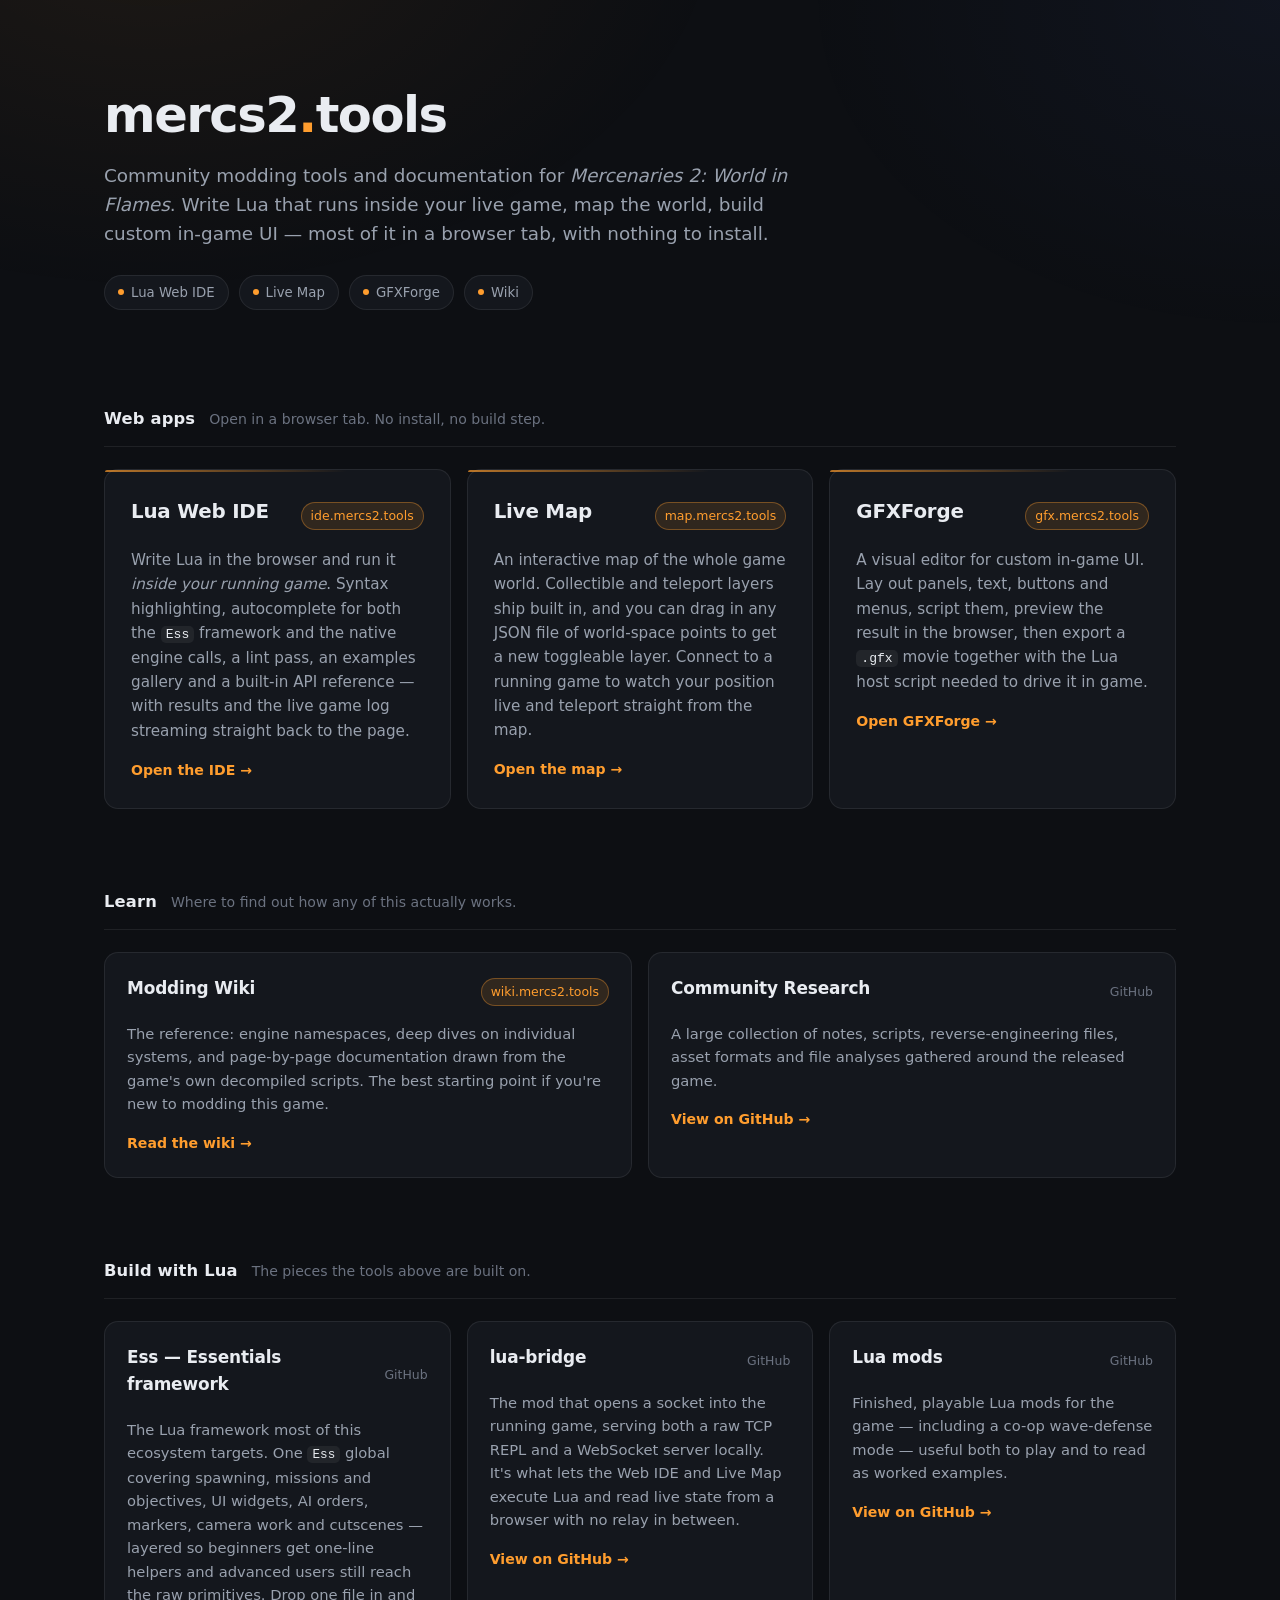
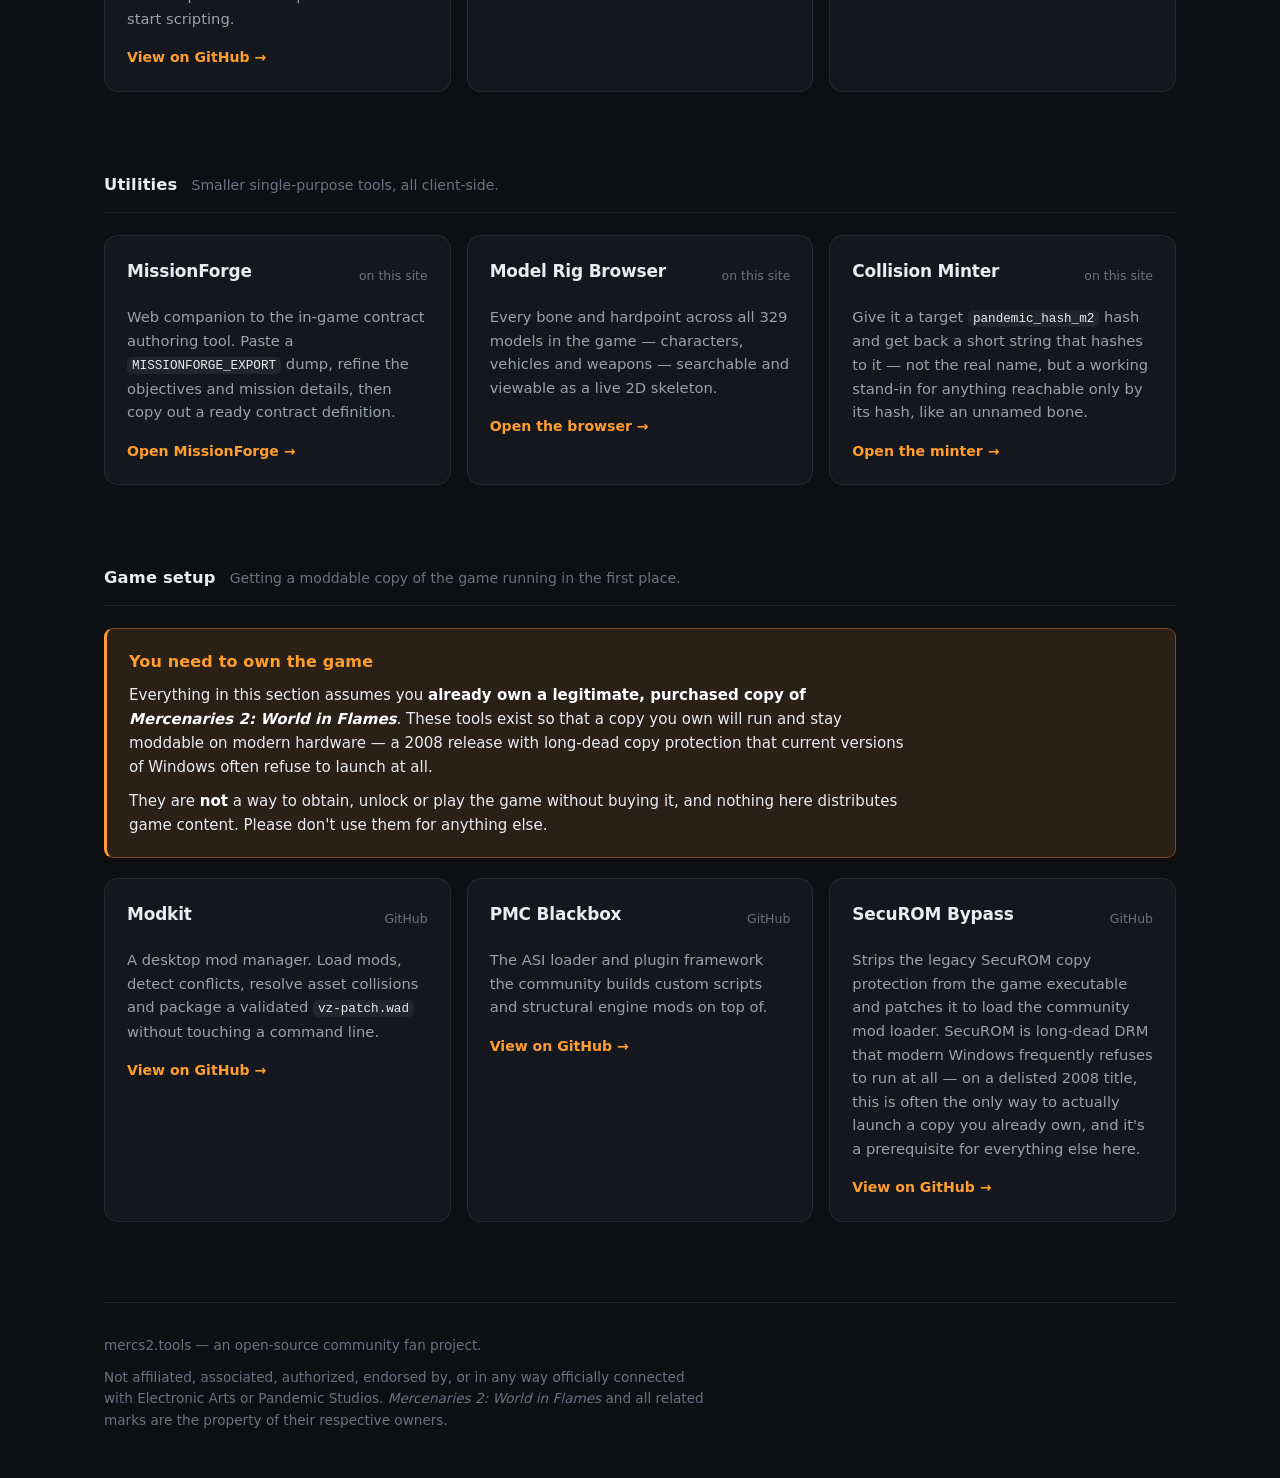
==== commit bac008a6: "Game setup: add an ownership notice and explain the SecuROM card The Game setup row linked three too" ====
--- a/index.html
+++ b/index.html
@@ -220,6 +220,21 @@
                 <h2 id="s-setup">Game setup</h2>
                 <p>Getting a moddable copy of the game running in the first place.</p>
             </div>
+
+            <div class="notice">
+                <h3>You need to own the game</h3>
+                <p>
+                    Everything in this section assumes you <strong>already own a legitimate, purchased copy of
+                    <em>Mercenaries 2: World in Flames</em></strong>. These tools exist so that a copy you own
+                    will run and stay moddable on modern hardware &mdash; a 2008 release with long-dead copy
+                    protection that current versions of Windows often refuse to launch at all.
+                </p>
+                <p>
+                    They are <strong>not</strong> a way to obtain, unlock or play the game without buying it,
+                    and nothing here distributes game content. Please don't use them for anything else.
+                </p>
+            </div>
+
             <div class="grid">
 
                 <a class="card" href="https://github.com/Mercenaries-Fan-Build/mercs2-modkit">
@@ -252,8 +267,11 @@
                         <span class="src">GitHub</span>
                     </div>
                     <p>
-                        Removes the legacy SecuROM DRM from the game executable and patches it to load the
-                        community mod loader.
+                        Strips the legacy SecuROM copy protection from the game executable and patches it to
+                        load the community mod loader. SecuROM is long-dead DRM that modern Windows frequently
+                        refuses to run at all &mdash; on a delisted 2008 title, this is often the only way to
+                        actually launch a copy you already own, and it's a prerequisite for everything else
+                        here.
                     </p>
                     <div class="go">View on GitHub <span>&rarr;</span></div>
                 </a>
--- a/home.css
+++ b/home.css
@@ -223,6 +223,31 @@
     border-radius: 5px;
 }
 
+/* ---------- notice callout ---------- */
+.notice {
+    margin-bottom: 20px;
+    padding: 20px 22px;
+    border: 1px solid var(--accent-line);
+    border-left: 3px solid var(--accent);
+    border-radius: var(--radius-sm);
+    background: var(--accent-soft);
+}
+.notice h3 {
+    margin: 0 0 8px;
+    font-size: 1rem;
+    font-weight: 650;
+    color: var(--accent);
+    letter-spacing: 0.01em;
+}
+.notice p {
+    margin: 0;
+    color: var(--text);
+    font-size: 0.94rem;
+    max-width: 82ch;
+}
+.notice p + p { margin-top: 10px; }
+.notice strong { color: #fff; }
+
 /* ---------- footer ---------- */
 footer {
     margin-top: 40px;
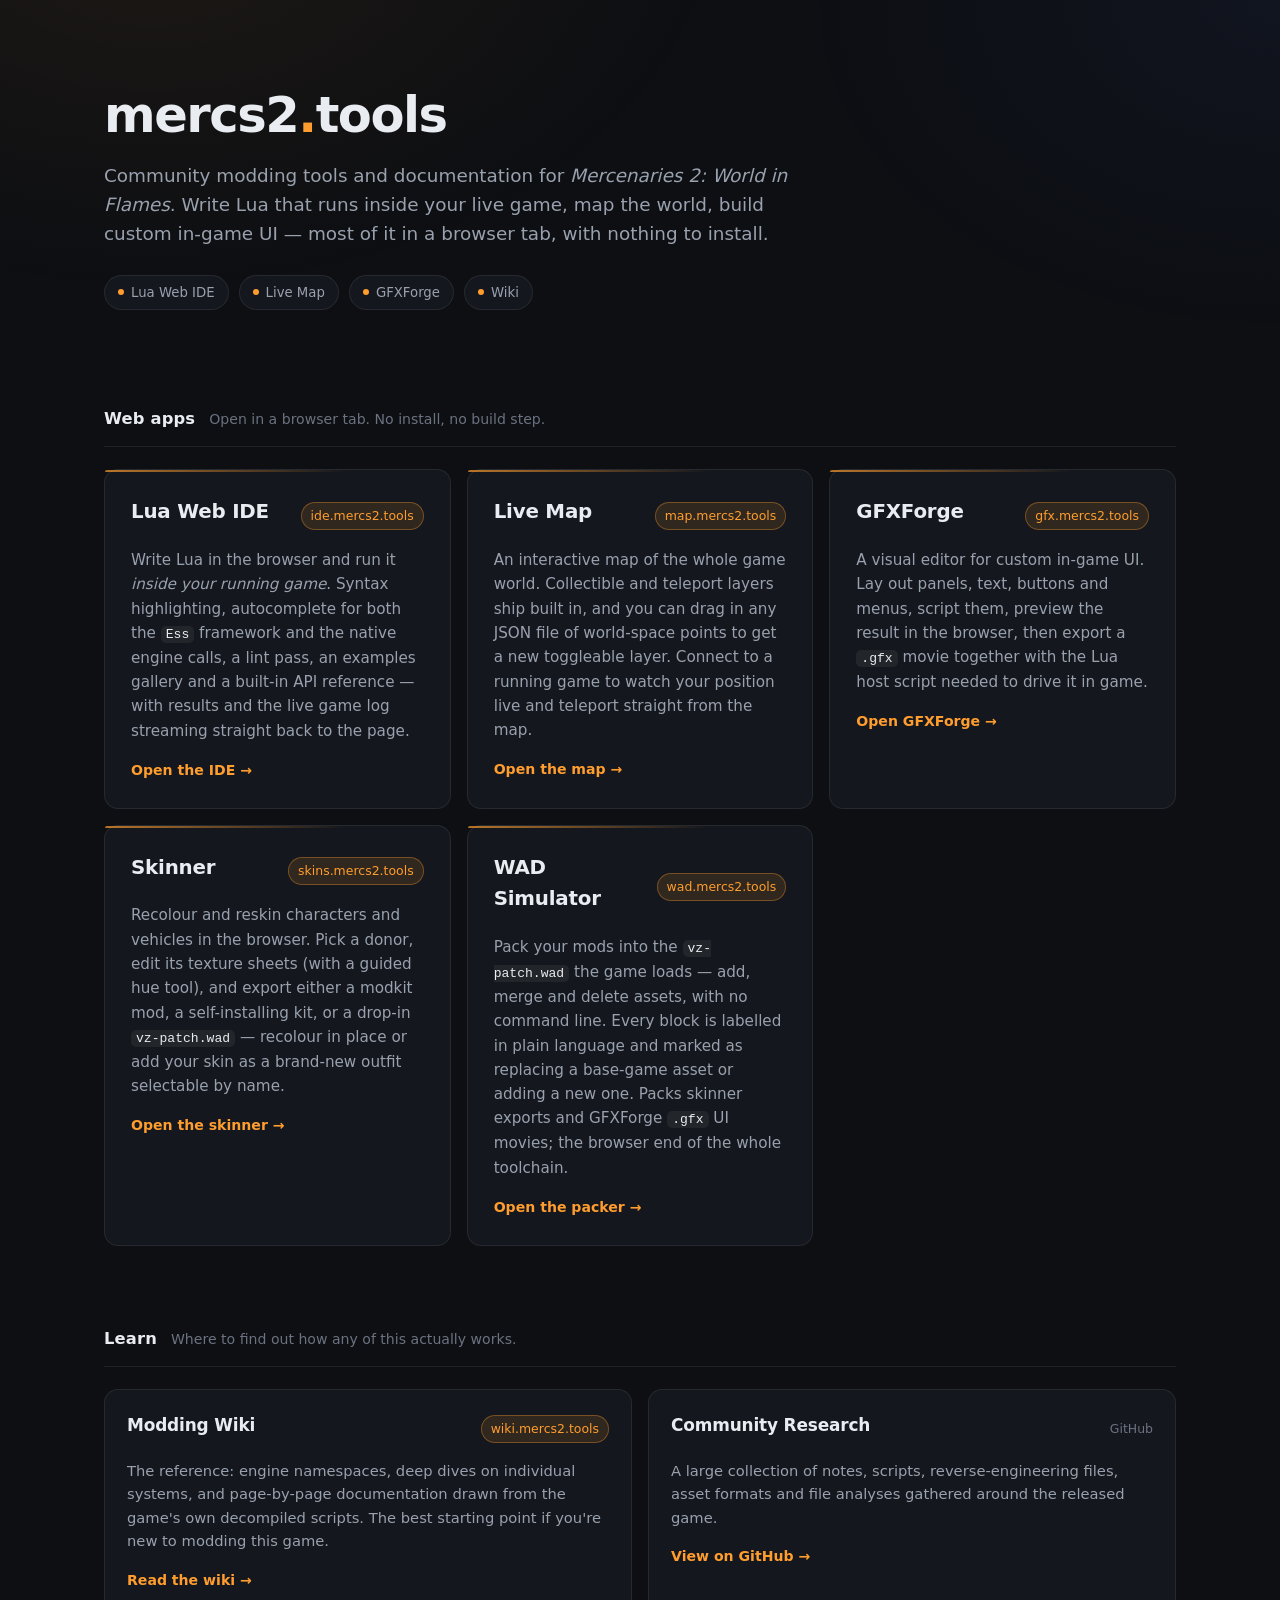
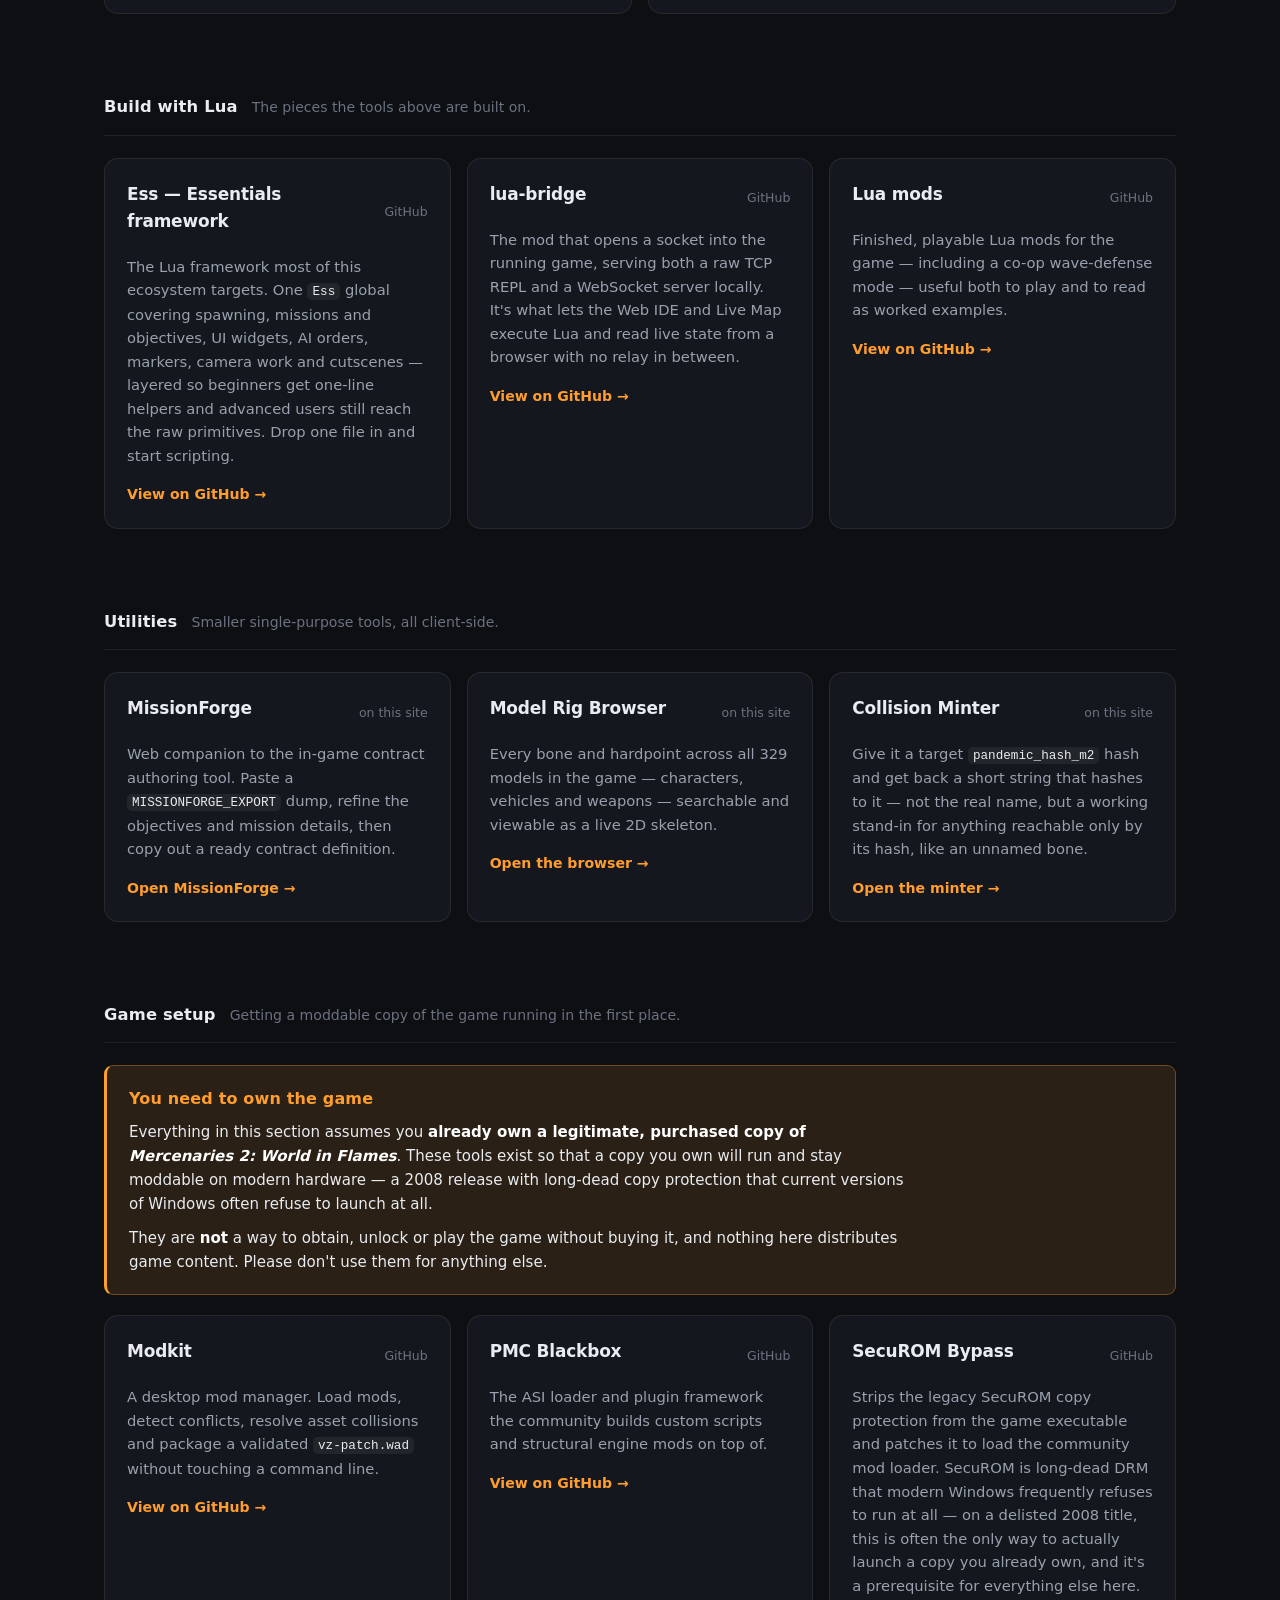
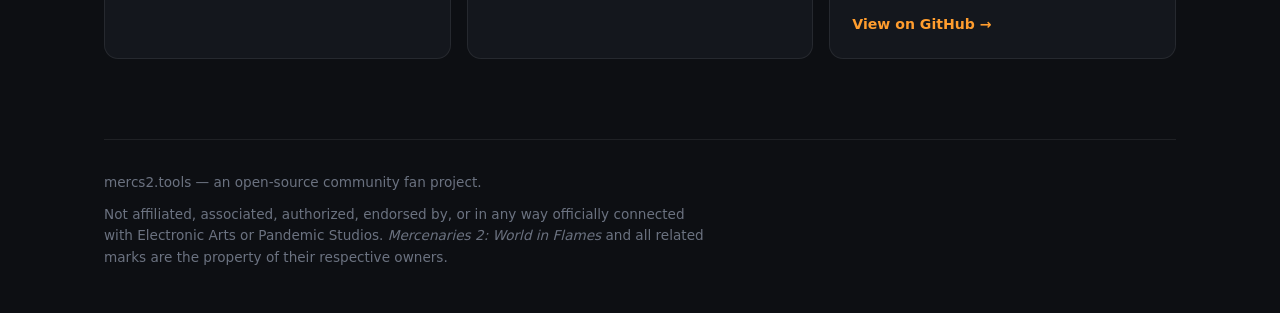
==== commit 5c59eb72: "Add Skinner and WAD Simulator to the tool index Two new hosted web apps: skins.mercs2.tools (reskin " ====
--- a/index.html
+++ b/index.html
@@ -76,6 +76,34 @@
                     <div class="go">Open GFXForge <span>&rarr;</span></div>
                 </a>
 
+                <a class="card is-featured" href="https://skins.mercs2.tools/">
+                    <div class="card-top">
+                        <h3>Skinner</h3>
+                        <span class="host">skins.mercs2.tools</span>
+                    </div>
+                    <p>
+                        Recolour and reskin characters and vehicles in the browser. Pick a donor, edit its
+                        texture sheets (with a guided hue tool), and export either a modkit mod, a
+                        self-installing kit, or a drop-in <code>vz-patch.wad</code> &mdash; recolour in place
+                        or add your skin as a brand-new outfit selectable by name.
+                    </p>
+                    <div class="go">Open the skinner <span>&rarr;</span></div>
+                </a>
+
+                <a class="card is-featured" href="https://wad.mercs2.tools/">
+                    <div class="card-top">
+                        <h3>WAD Simulator</h3>
+                        <span class="host">wad.mercs2.tools</span>
+                    </div>
+                    <p>
+                        Pack your mods into the <code>vz-patch.wad</code> the game loads &mdash; add, merge and
+                        delete assets, with no command line. Every block is labelled in plain language and
+                        marked as replacing a base-game asset or adding a new one. Packs skinner exports and
+                        GFXForge <code>.gfx</code> UI movies; the browser end of the whole toolchain.
+                    </p>
+                    <div class="go">Open the packer <span>&rarr;</span></div>
+                </a>
+
             </div>
         </section>
 
